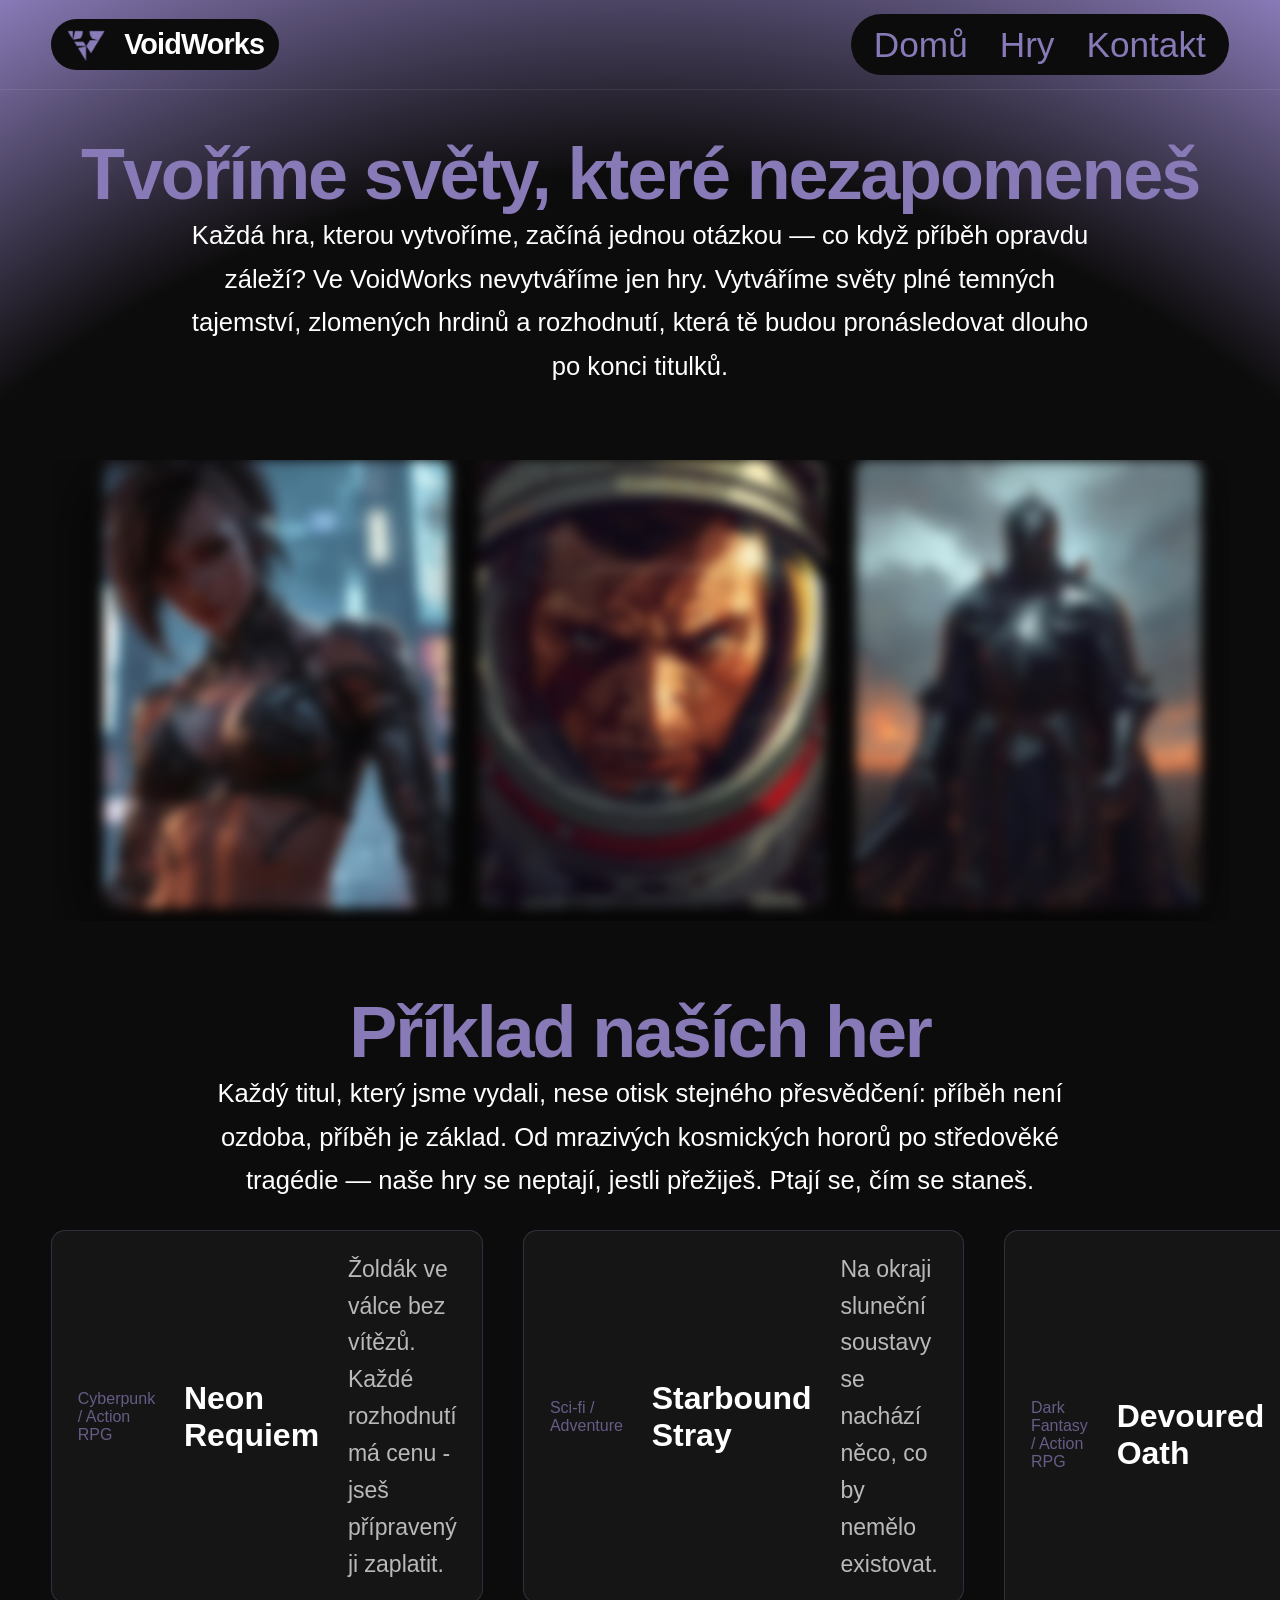
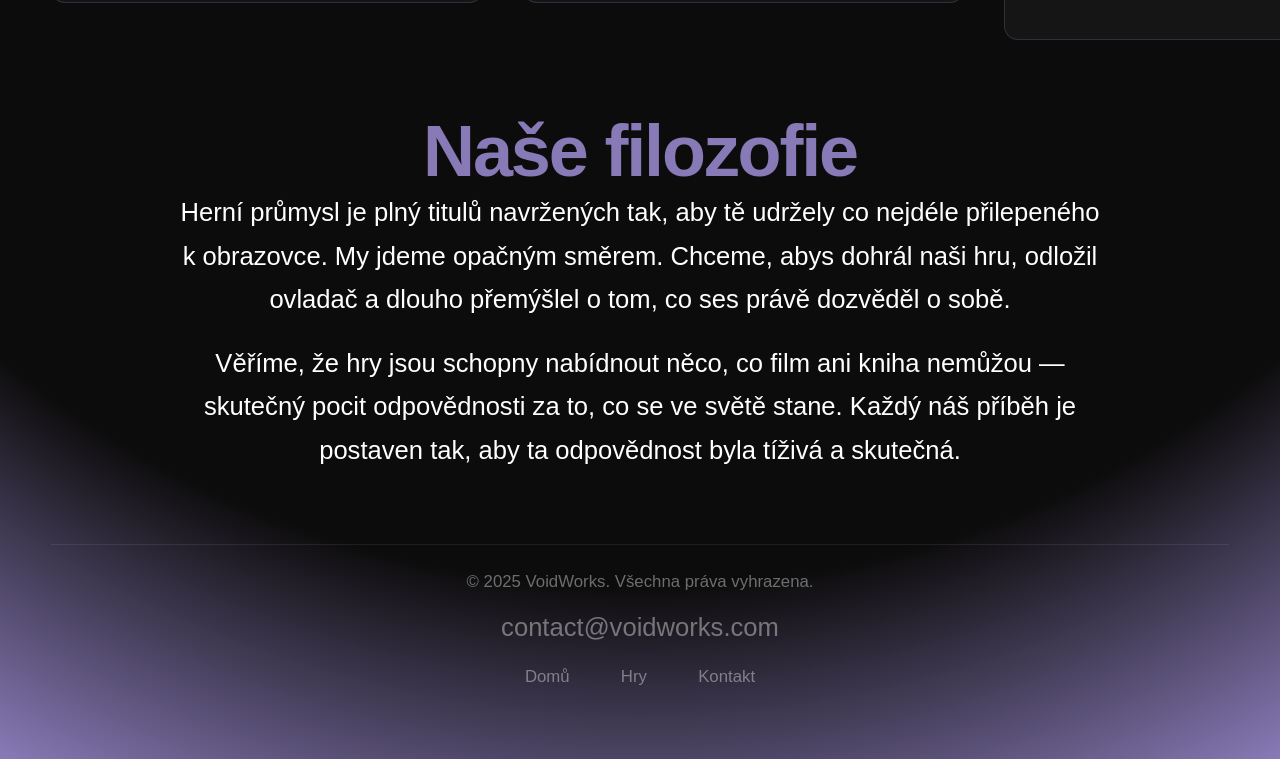
==== index.html @ 4256fddb "still wanna cry" ====
<!DOCTYPE html>
<html lang="cs">
<head>
    <meta charset="UTF-8">
    <meta name="viewport" content="width=device-width, initial-scale=1.0">
    <link rel="icon" type="image/svg+xml" href="src/assets/logo/VoidWorks logo.svg" />
    <link rel="stylesheet" href="src/style.css" />
    <script src="src/index.js" defer></script>
    <title>VoidWorks</title>
</head>

<body>
    <header class="navbar" aria-label="VoidWorks header">
        <div class="brand">
            <a href="index.html">
                <img src="src/assets/logo/VoidWorks logo.svg" alt="VoidWorks Logo" href="index.html">
                <p class="heading">VoidWorks</p>
            </a>
        </div>

        <a class="menu-button" href="#" aria-label="Otevřít menu" aria-expanded="false"
            aria-controls="site-menu">
            <span></span>
            <span></span>
            <span></span>
        </a>

        <nav class="menu-panel" id="site-menu" aria-label="Navigace">
            <a href="index.html">Domů</a>
            <a href="games.html">Hry</a>
            <a href="contact.html">Kontakt</a>
        </nav>
    </header>

    <main>
        <section id="homepage" aria-labelledby="hero-heading">
            <span class="smth">
                <h1 class="heading heading--purple" id="hero-heading">Tvoříme světy, které nezapomeneš</h1>
                <p class="text">
                    Každá hra, kterou vytvoříme, začíná jednou otázkou — co když příběh opravdu záleží?
                    Ve VoidWorks nevytváříme jen hry. Vytváříme světy plné temných tajemství, zlomených hrdinů
                    a rozhodnutí, která tě budou pronásledovat dlouho po konci titulků.
                </p>
            </span>
        </section>

        <section class="img-container" aria-label="Postavy z našich her">
            <picture class="img img-blur" aria-label="mercenary">
                <source type="image/avif" srcset="src/assets/char/avif/mercenary.avif">
                <source type="image/webp" srcset="src/assets/char/webp/mercenary.webp">
                <img src="src/assets/char/jpg/mercenary.jpg" alt="mercenary" class="img img-blur">
            </picture>

            <picture class="img img-blur" aria-label="astronaut">
                <source type="image/avif" srcset="src/assets/char/avif/astronaut.avif">
                <source type="image/webp" srcset="src/assets/char/webp/astronaut.webp">
                <img src="src/assets/char/jpg/astronaut.jpg" alt="astronaut" class="img img-blur">
            </picture>

            <picture class="img img-blur" aria-label="knight">
                <source type="image/avif" srcset="src/assets/char/avif/knight.avif">
                <source type="image/webp" srcset="src/assets/char/webp/knight.webp">
                <img src="src/assets/char/jpg/knight.jpg" alt="knight" class="img img-blur">
            </picture>
        </section>

        <section id="games" aria-labelledby="games-heading">
            <h2 class="heading heading--purple" id="games-heading">Příklad naších her</h2>
            <p class="text">
                Každý titul, který jsme vydali, nese otisk stejného přesvědčení: příběh není ozdoba,
                příběh je základ. Od mrazivých kosmických hororů po středověké tragédie — naše hry se neptají,
                jestli přežiješ. Ptají se, čím se staneš.
            </p>

            <div class="games-grid">
                <article class="game-card">
                    <div class="game-card__tag">Cyberpunk / Action RPG</div>
                    <h3 class="game-card__title">Neon Requiem</h3>
                    <p class="game-card__text">Žoldák ve válce bez vítězů. Každé rozhodnutí má cenu - jseš přípravený ji
                        zaplatit.</p>
                </article>

                <article class="game-card">
                    <div class="game-card__tag">Sci-fi / Adventure</div>
                    <h3 class="game-card__title">Starbound Stray</h3>
                    <p class="game-card__text">Na okraji sluneční soustavy se nachází něco, co by nemělo existovat.</p>
                </article>

                <article class="game-card">
                    <div class="game-card__tag">Dark Fantasy / Action RPG</div>
                    <h3 class="game-card__title">Devoured Oath</h3>
                    <p class="game-card__text">Rytíř, který přežil příliš mnoho. Království, které stojí za to chránit —
                        nebo ne?</p>
                </article>
            </div>
        </section>

        <section id="philosophy" aria-labelledby="philosophy-heading">
            <h2 class="heading heading--purple" id="philosophy-heading">Naše filozofie</h2>
            <p class="text">
                Herní průmysl je plný titulů navržených tak, aby tě udržely co nejdéle přilepeného k obrazovce.
                My jdeme opačným směrem. Chceme, abys dohrál naši hru, odložil ovladač a dlouho přemýšlel o tom,
                co ses právě dozvěděl o sobě.
            </p>
            <p class="text" style="margin-top: 1.25rem;">
                Věříme, že hry jsou schopny nabídnout něco, co film ani kniha nemůžou — skutečný pocit odpovědnosti
                za to, co se ve světě stane. Každý náš příběh je postaven tak, aby ta odpovědnost byla tíživá a
                skutečná.
            </p>
        </section>

        <footer class="footer">
            <div>© 2025 VoidWorks. Všechna práva vyhrazena.</div>
            <div class="text">
                <a href="mailto:jakub.tuma@gambaaa.fun" class="text--email">contact@voidworks.com</a>
            </div>
            <nav class="nav-footer" aria-label="Patička navigace">
                <a href="index.html">Domů</a>
                <a href="games.html">Hry</a>
                <a href="contact.html">Kontakt</a>
            </nav>
        </footer>
</body>
</html>
---- src/style.css ----
:root {
    --black: #0D0C0C;
    --bg: radial-gradient(circle, #0D0C0C 75%, hsla(254, 30%, 60%, 1) 100%);
    --purple: #887AB7;
    --text-color: #FFFFFF;
    --footer: rgba(255, 255, 255, 0.4);
    --input: rgba(255, 255, 255, 0.6);
    --hover: #A496D5;
    --card-bg: rgba(255, 255, 255, 0.04);
    --card-border: rgba(136, 122, 183, 0.25);
    --border-hd-ft: rgba(255, 255, 255, 0.08);
    --click: #4B4465;
}

* {
    box-sizing: border-box;
    margin: 0;
    padding: 0;
}

.sr-only {
    position: absolute !important;
    width: 1px;
    height: 1px;
    padding: 0;
    margin: -1px;
    overflow: hidden;
    clip: rect(0, 0, 0, 0);
    white-space: nowrap;
    border: 0;
}

html {
    scroll-behavior: smooth;
}

body {
    display: flex;
    flex-direction: column;
    min-height: 100vh;
    background: var(--bg);
    color: var(--text-color);
    font-family: Arial, Helvetica, sans-serif;
    text-align: center;
    min-width: 320px;
    overflow-x: hidden;
}

.navbar {
    width: 100%;
    min-height: 10svh;
    padding: 0 4vw;
    display: flex;
    align-items: center;
    justify-content: space-between;
    z-index: 100;
    border-bottom: 1px solid var(--border-hd-ft);
}

.brand a {
    text-decoration: none;
    display: flex;
    align-items: center;
    gap: 1.5vw;
    background-color: var(--black);
    padding: 0.7vh 1.2vw;
    border-radius: 10vw;
}

.brand img {
    height: clamp(1.8rem, 5vw, 2.4rem);
    width: auto;
    object-fit: contain;
}

.brand .heading {
    font-size: clamp(1.3rem, 3vw, 1.8rem);
}

.menu-button {
    background-color: var(--black);
    padding: 0.7vh 1.2vw;
    border-radius: 10vw;
    width: clamp(48px, 6vw, 64px);
    height: clamp(48px, 6vw, 64px);
    position: relative;
    display: flex;
    align-items: center;
    justify-content: center;
    cursor: pointer;
    flex-shrink: 0;
    z-index: 3;
}

.menu-button span {
    position: absolute;
    display: block;
    top: 50%;
    left: 50%;
    width: clamp(32px, 5vw, 44px);
    height: clamp(5px, 0.5vw, 7px);
    border-radius: 999px;
    background: var(--purple);
    transition: transform 180ms ease-in-out, opacity 180ms ease-in-out, width 180ms ease-in-out;
}

.menu-button span:nth-child(1) {
    transform: translate(-50%, -50%) translateY(clamp(-0.8rem, -1.2vw, -0.5rem));
}

.menu-button span:nth-child(2) {
    transform: translate(-50%, -50%);
}

.menu-button span:nth-child(3) {
    transform: translate(-50%, -50%) translateY(clamp(0.5rem, 1.2vw, 0.8rem));
}

body.menu-open .menu-button span:nth-child(1) {
    transform: translate(-50%, -50%) rotate(45deg);
}

body.menu-open .menu-button span:nth-child(2) {
    opacity: 0;
    width: 0;
}

body.menu-open .menu-button span:nth-child(3) {
    transform: translate(-50%, -50%) rotate(-45deg);
}

body.menu-open .smth {
    opacity: 0;
}

.menu-panel {
    position: absolute;
    top: 10svh;
    left: 0;
    width: 100%;
    padding: 2vh 0 3vh 6vw;
    display: none;
    flex-direction: column;
    gap: 1vh;
    z-index: 2;
    background-color: #0d0c0c42 ;
}

.menu-panel a {
    color: var(--purple);
    text-decoration: none;
    font-size: clamp(1.6rem, 3.5vw, 2.2rem);
    padding: 1.5vh 0;
    transition: color 180ms ease;
}

.menu-panel a:hover,
.menu-panel a:focus-visible {
    color: var(--hover);
    outline: none;
}

body.menu-open .menu-panel {
    display: flex;
}

main {
    flex: 1;
    padding: 5vh 4vw;
    display: flex;
    flex-direction: column;
    gap: 8vh;
}

.heading {
    font-size: clamp(2.8rem, 6vw, 4.5rem);
    line-height: 1.1;
    font-weight: 700;
    letter-spacing: -0.03em;
    color: var(--text-color);
}

.heading--purple {
    color: var(--purple);
}

.text {
    max-width: 65ch;
    width: 90%;
    margin-inline: auto;
    color: var(--text-color);
    font-size: clamp(1.4rem, 2vw, 1.8rem);
    line-height: 1.7;
}

.img-container {
    text-align: center;
    overflow: hidden;
}

.img {
    display: inline-block;
    min-width: 100px;
    min-height: auto;
    width: max(27vw);
    height: max(35vw);
    margin: 0 1vw 1vh;
    object-fit: cover;
    border-radius: clamp(8px, 1vw, 16px);
    box-shadow: 0 2vh 5vw rgba(0, 0, 0, 0.48);
}

.img-blur {
    filter: blur(clamp(1.2px, 0.33vw, 4px));
}

.game-container {
    display: flex;
    justify-items: center;
    gap: 8vh;
}

.games-grid {
    display: flex;
    flex-direction: column;
    gap: 2vh;
    width: min(94vw, 1500px);
    height: auto;
    margin: 3vh auto 0;
    text-align: left;
}

.games-column {
    display: flex;
    flex-direction: column;
    gap: 2vh;
    min-width: 0;
    flex: 1 1 0;
}

.games-column--left {
    order: 1;
}

.games-column--right {
    order: 2;
}

.game-card {
    background: var(--card-bg);
    border: 1px solid var(--card-border);
    border-radius: clamp(8px, 1.2vw, 14px);
    padding: 2.2vh 2.2vw;
    transition: border-color 200ms ease, background 200ms ease;
    display: flex;
    flex-direction: column;
    align-items: center;
    text-align: center;
    gap: 1.2rem;
}

.game-card:hover {
    background: rgba(255, 255, 255, 0.06);
    border-color: rgba(136, 122, 183, 0.5);
}

.game-card__img {
    width: clamp(180px, 28vw, 360px);
    aspect-ratio: 3 / 4;
    object-fit: contain;
    background: rgba(0, 0, 0, 0.12);
    border-radius: 10px;
    display: block;
    box-shadow: 0 1.2vh 3vw rgba(0, 0, 0, 0.45);
}

.game-card__tag {
    color: var(--purple);
    opacity: 0.7;
}

.game-card__title {
    font-size: clamp(1.8rem, 2.5vw, 2.4rem);
    font-weight: 700;
    color: var(--text-color);
    margin-bottom: 0.6vh;
}

.game-card__text {
    font-size: clamp(1.3rem, 1.8vw, 1.6rem);
    line-height: 1.6;
    color: rgba(255, 255, 255, 0.7);
}

.game-card__content {
    display: flex;
    flex-direction: column;
    gap: 0.65rem;
    min-width: 0;
}

.game-card__media {
    display: flex;
    flex-direction: column;
    gap: 0.6vh;
    align-items: center;
    margin-bottom: 1vh;
}

.swiper {
    width: 100%;
    padding: 2vh 0;
}

.swiper-slide {
    display: flex;
    justify-content: center;
    align-items: flex-start;
}

.swiper-button-prev,
.swiper-button-next {
    color: var(--purple);
    width: 44px;
    height: 44px;
    border-radius: 50%;
    background: rgba(0, 0, 0, 0.35);
    display: flex;
    align-items: center;
    justify-content: center;
    box-shadow: 0 4px 12px rgba(0, 0, 0, 0.4);
}

.swiper-pagination-bullet {
    background: var(--purple);
    opacity: 0.9;
}

.card-swiper {
    width: 100%;
    max-width: 320px;
    overflow: hidden;
    flex: 0 0 auto;
}

.card-swiper picture,
.card-swiper img {
    display: block;
    width: 100%;
}

.card-swiper .swiper-wrapper {
    display: flex;
    align-items: center;
    justify-content: flex-start;
}

.card-pagination {
    margin-top: 0.6vh;
}

.card-nav {
    position: absolute;
    top: 50%;
    transform: translateY(-50%);
    width: 36px;
    height: 36px;
    border-radius: 50%;
    background: rgba(0, 0, 0, 0.45);
    color: var(--purple);
    border: none;
    display: flex;
    align-items: center;
    justify-content: center;
    cursor: pointer;
}

.card-nav:hover {
    background: rgba(0, 0, 0, 0.62);
}

.card-nav::before {
    font-size: 1.5rem;
    line-height: 1;
    transform: translateY(-1px);
}

.card-prev::before {
    content: '‹';
}

.card-next::before {
    content: '›';
}

.card-prev {
    left: 8px;
}

.card-next {
    right: 8px;
}

.card-swiper {
    position: relative;
}

.game-card__img {
    width: 100%;
    aspect-ratio: 2 / 3;
    object-fit: cover;
    border-radius: 10px;
    display: block;
    box-shadow: 0 1.2vh 3vw rgba(0, 0, 0, 0.45);
}

.column {
    display: flex;
    flex-direction: column;
    gap: 1.2vh;
    align-items: center;
}

.footer {
    border-top: 1px solid var(--border-hd-ft);
    padding: 3vh 4vw;
    display: flex;
    flex-direction: column;
    align-items: center;
    gap: 1.5vh;
    color: var(--footer);
    font-size: clamp(1.05rem, 1.3vw, 1.2rem);
    text-align: center;
}

.text--email {
    text-decoration: none;
    color: var(--footer);
    transition: color 180ms ease;
}

.text--email:hover {
    color: var(--hover);
}

.nav-footer {
    display: flex;
    gap: 4vw;
    flex-wrap: wrap;
    justify-content: center;
    margin-top: 0.5vh;
}

.nav-footer a {
    color: var(--footer);
    text-decoration: none;
    transition: color 180ms ease;
}

.nav-footer a:hover {
    color: var(--input);
}

.opacity-40 {
    font-size: clamp(2rem, 3vw, 2.2rem);
    color: rgba(255, 255, 255, 0.4);
}

.message {
    display: flex;
    flex-direction: column;
    align-items: flex-start;
    gap: 0.8vh;
    max-width: none;
    margin: 0;
}

.message--fields {
    display: flex;
    flex-direction: column;
    gap: 1rem;
    align-items: stretch;
}

.text--field {
    background: #000000;
    padding: 0.8vh 1.2vw;
    border-radius: 12px;
    border: none;
    color: var(--text-color);
    font-size: clamp(1.3rem, 1.8vw, 1.6rem);
}

.text--field:focus {
    outline: 2px solid rgba(136, 122, 183, 0.25);
}

.text--field--big {
    min-height: 120px;
    border-radius: 14px;
}

.btn {
    background: var(--purple);
    color: var(--text-color);
    border: none;
    padding: 0.8vh 1.2vw;
    border-radius: 12px;
    font-size: 1.3em;
    cursor: pointer;
    transition: background 180ms ease;
    align-self: flex-end;
    margin-top: 0.6rem;
}

.btn:hover {
    background: var(--hover);
}

.btn:active {
    background: var(--click);
}

.contact-row {
    display: flex;
    gap: 2.5rem;
    align-items: flex-start;
    justify-content: center;
    max-width: 1000px;
    margin: 0 auto;
    padding: 1rem 0;
}

.contact-left {
    flex: 2 1 0;
}

.contact-right {
    flex: 1 1 0;
}

.contact-middle {
    display: flex;
    align-items: center;
    justify-content: center;
    flex: 0 0 140px;
    align-self: center;
}

@media (min-width: 1024px) {
    .menu-button {
        display: none;
    }

    .menu-panel {
        position: static;
        display: flex;
        flex-direction: row;
        width: auto;
        padding: 0;
        gap: 2.5vw;
        background: transparent;
        border: none;
        background-color: var(--black);
        border-radius: 10vw;
        padding: 1.2vh 1.8vw;
    }

    .menu-panel a {
        padding: 0;
    }

    .games-grid {
        flex-direction: row;
        gap: 2.5rem;
        align-items: flex-start;
    }

    .games-column--left {
        order: 1;
    }

    .games-column--right {
        order: 2;
    }

    .game-card {
        flex-direction: row;
        align-items: center;
        text-align: left;
        gap: 1.8rem;
        padding: 2.2vh 2vw;
    }

    .card-swiper {
        flex: 0 0 clamp(190px, 18vw, 290px);
        width: clamp(190px, 18vw, 290px);
        max-width: none;
    }

    .game-card__content {
        flex: 1 1 0;
        align-items: flex-start;
    }

    .game-card__title {
        margin-bottom: 0;
    }

    .message--fields {
        align-items: flex-start;
        gap: 1rem;
        width: 100%;
    }

    .message--fields .text--field--big {
        flex: 3 1 0;
    }

    .message .btn {
        order: 1;
        align-self: flex-end;
        margin-top: 0.8rem;
        padding: 0.2rem 0.6rem;
    }

    .contact-right .message {
        max-width: 900px;
        margin: 0;
    }
}

@media (max-width: 720px) {
    .games-grid {
        width: min(94vw, 1500px);
    }

    .game-card {
        padding: 1.8vh 1.2rem;
    }

    .card-nav {
        width: 32px;
        height: 32px;
    }

    .card-nav::before {
        font-size: 1.35rem;
    }

    .contact-row {
        flex-direction: column;
        gap: 1.2rem;
        padding: 0;
    }

    .message {
        align-items: center !important;
    }

    .message--fields {
        flex-direction: column;
        order: 0;
    }

    .message--fields .text--field,
    .message--fields .text--field--big {
        display: block;
        width: 100% !important;
        max-width: none !important;
        box-sizing: border-box;
    }

    .message .btn {
        order: 1;
        display: block;
        width: auto;
        margin-top: 0.8rem;
        margin-left: 0;
        margin-right: 0;
        align-self: flex-end;
    }

    .contact-middle {
        flex: none;
        width: auto;
        order: 2;
        margin: 0 auto;
    }

    .contact-left {
        order: 1;
    }

    .contact-right {
        align-items: center;
        align-self: center;
        width: 100%;
        order: 3;
    }

    .contact-left .smth {
        text-align: center;
    }

    .contact-right .message {
        margin: 0 auto;
        width: min(95%, 28em);
    }
}

.team-section {
    display: flex;
    flex-direction: column;
    align-items: center;
    gap: 4vh;
}

.team-grid {
    display: flex;
    flex-wrap: wrap;
    gap: 3rem;
    justify-content: center;
    align-items: flex-start;
}

.team-card {
    display: flex;
    flex-direction: column;
    align-items: center;
    gap: 0.8rem;
}

.team-avatar {
    width: clamp(90px, 14vw, 130px);
    height: clamp(90px, 14vw, 130px);
    border-radius: 50%;
    overflow: hidden;
    border: 2px solid var(--card-border);
    background: var(--card-bg);
    flex-shrink: 0;
}

.team-avatar img {
    width: 100%;
    height: 100%;
    object-fit: cover;
    display: block;
}

.team-avatar__fallback {
    width: 100%;
    height: 100%;
    display: flex;
    align-items: center;
    justify-content: center;
    font-size: clamp(1.4rem, 3vw, 2rem);
    font-weight: 700;
    color: var(--purple);
    background: var(--card-bg);
}

.team-name {
    font-size: clamp(1.4rem, 2vw, 1.8rem);
    font-weight: 700;
    color: var(--text-color);
}

.team-role {
    font-size: clamp(1.1rem, 1.5vw, 1.3rem);
    color: var(--purple);
    opacity: 0.85;
    font-weight: 600;
}

.socials-section {
    padding-bottom: 2vh;
}

.socials-row {
    display: flex;
    gap: 2.5rem;
    justify-content: center;
    align-items: center;
}

.social-link {
    color: var(--purple);
    width: clamp(50px, 4vw, 60px);
    height: clamp(50px, 4vw, 60px);
    display: flex;
    align-items: center;
    justify-content: center;
    transition: color 180ms ease, transform 180ms ease;
}

.social-link svg {
    width: 100%;
    height: 100%;
}
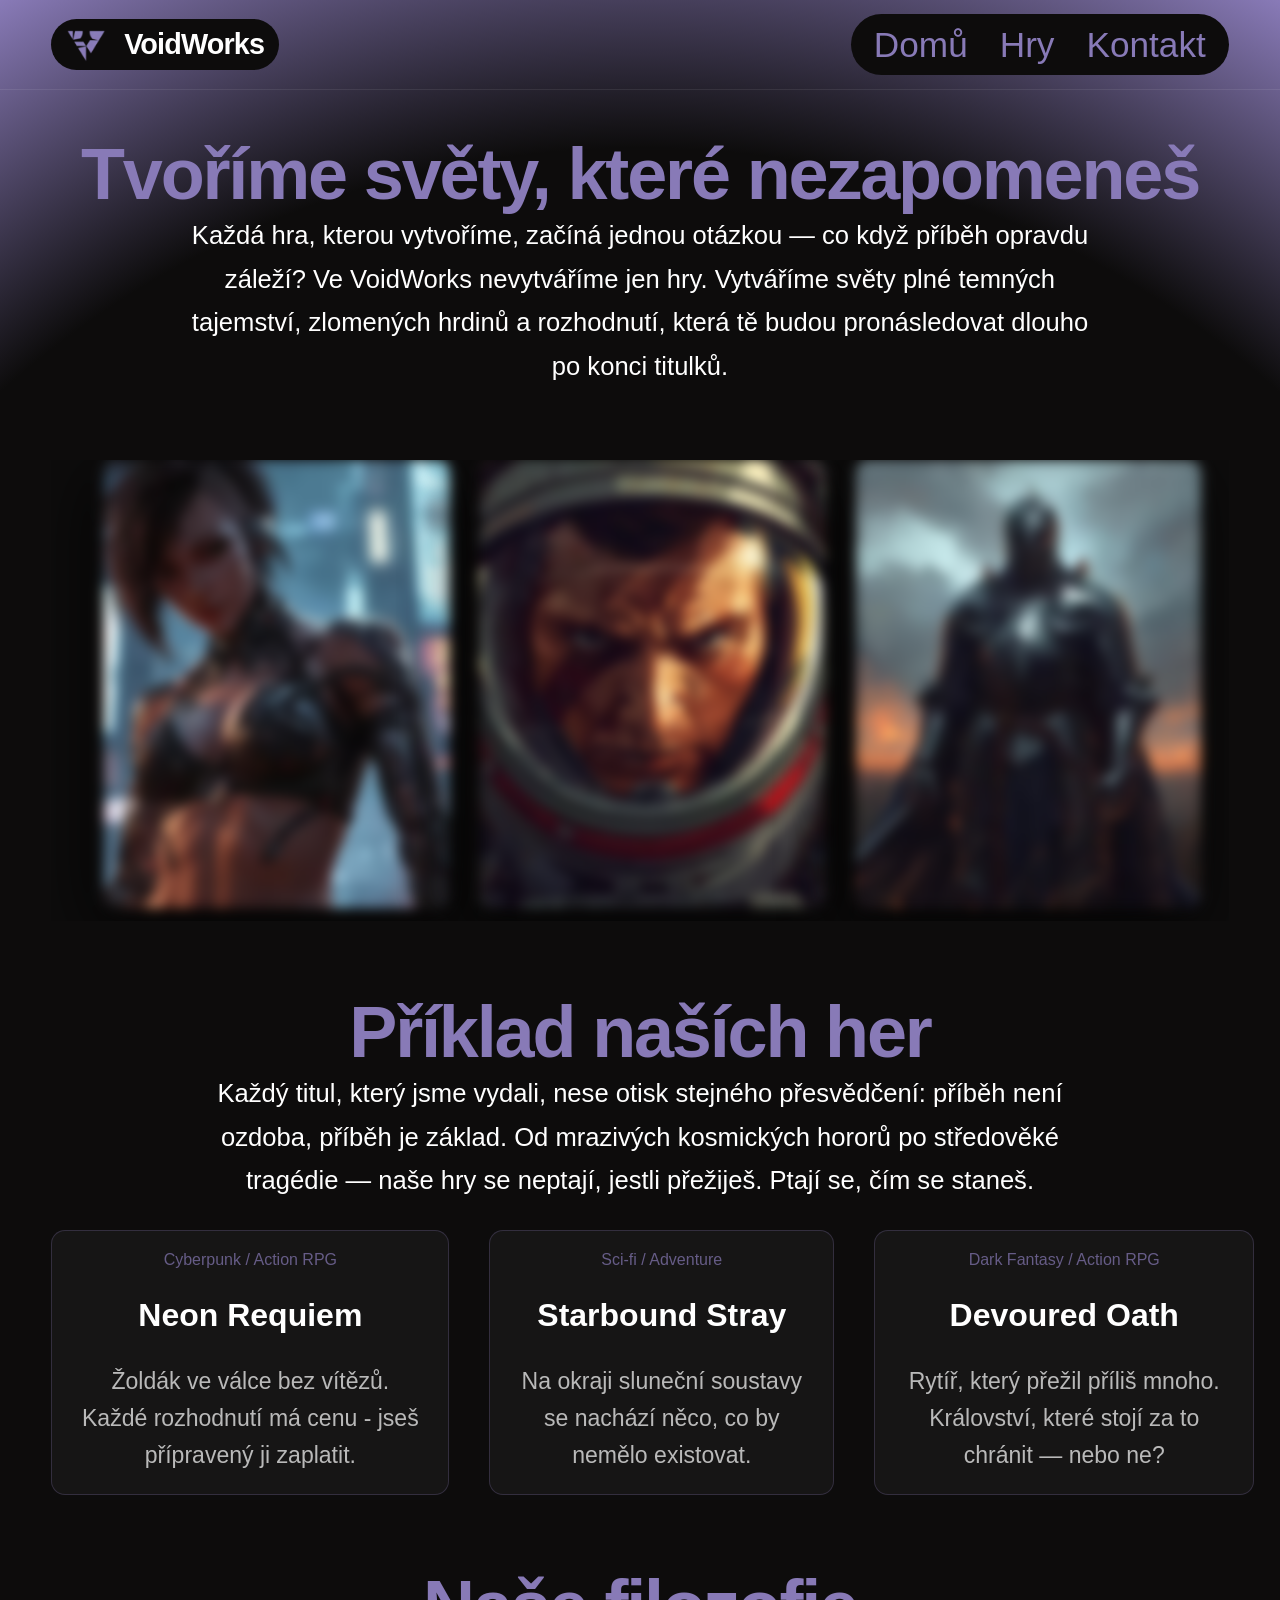
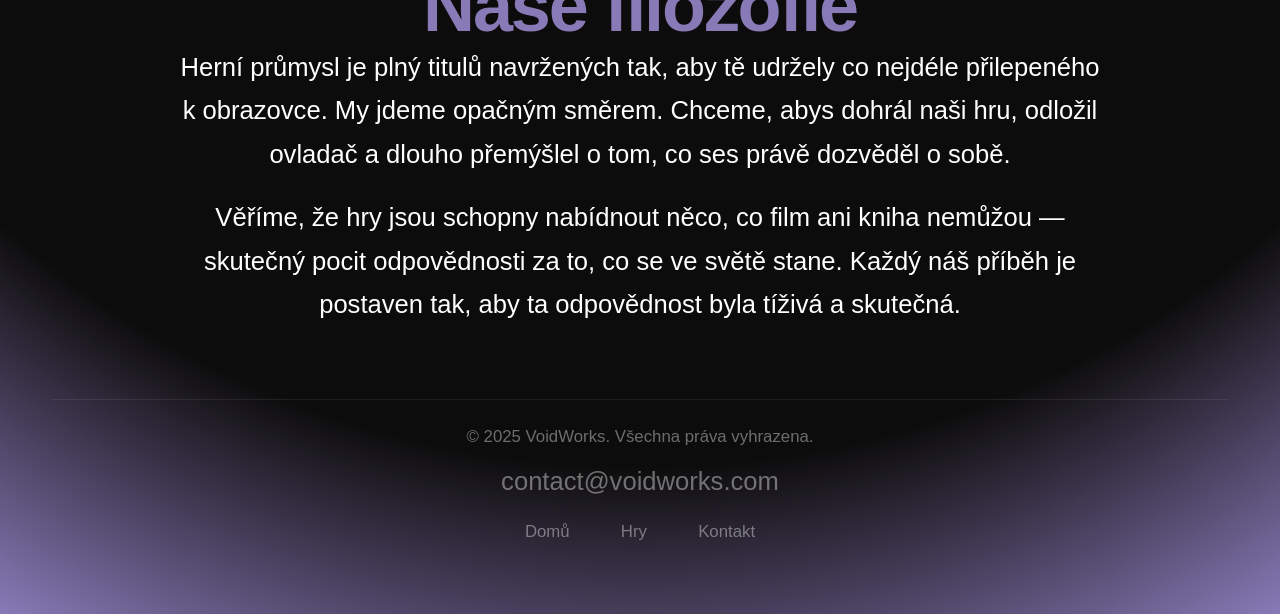
==== commit b6f76ae0: "feat(a11y): add skip-link and styles; ensure main targets" ====
--- a/index.html
+++ b/index.html
@@ -10,6 +10,7 @@
 </head>
 
 <body>
+    <a class="skip-link" href="#main-content">Přeskočit na obsah</a>
     <header class="navbar" aria-label="VoidWorks header">
         <div class="brand">
             <a href="index.html">
@@ -32,7 +33,7 @@
         </nav>
     </header>
 
-    <main>
+    <main id="main-content">
         <section id="homepage" aria-labelledby="hero-heading">
             <span class="smth">
                 <h1 class="heading heading--purple" id="hero-heading">Tvoříme světy, které nezapomeneš</h1>
--- a/src/style.css
+++ b/src/style.css
@@ -143,7 +143,7 @@
     flex-direction: column;
     gap: 1vh;
     z-index: 2;
-    background-color: #0d0c0c42 ;
+    background-color: #0d0c0c42;
 }
 
 .menu-panel a {
@@ -585,11 +585,17 @@
     }
 
     .game-card {
-        flex-direction: row;
+        flex-direction: column;
         align-items: center;
-        text-align: left;
+        text-align: center;
         gap: 1.8rem;
         padding: 2.2vh 2vw;
+    }
+
+    .game-card--row {
+        flex-direction: row;
+        align-items: flex-start;
+        text-align: left;
     }
 
     .card-swiper {
@@ -797,4 +803,22 @@
 .social-link svg {
     width: 100%;
     height: 100%;
+}
+
+.skip-link {
+    position: absolute;
+    left: 1rem;
+    top: -3rem;
+    background: var(--purple);
+    color: var(--text-color);
+    padding: 0.45rem 0.75rem;
+    border-radius: 6px;
+    z-index: 120;
+    transition: top 160ms ease, transform 160ms ease;
+}
+
+.skip-link:focus {
+    top: 1rem;
+    transform: translateY(0);
+    outline: 3px solid rgba(136, 122, 183, 0.2);
 }
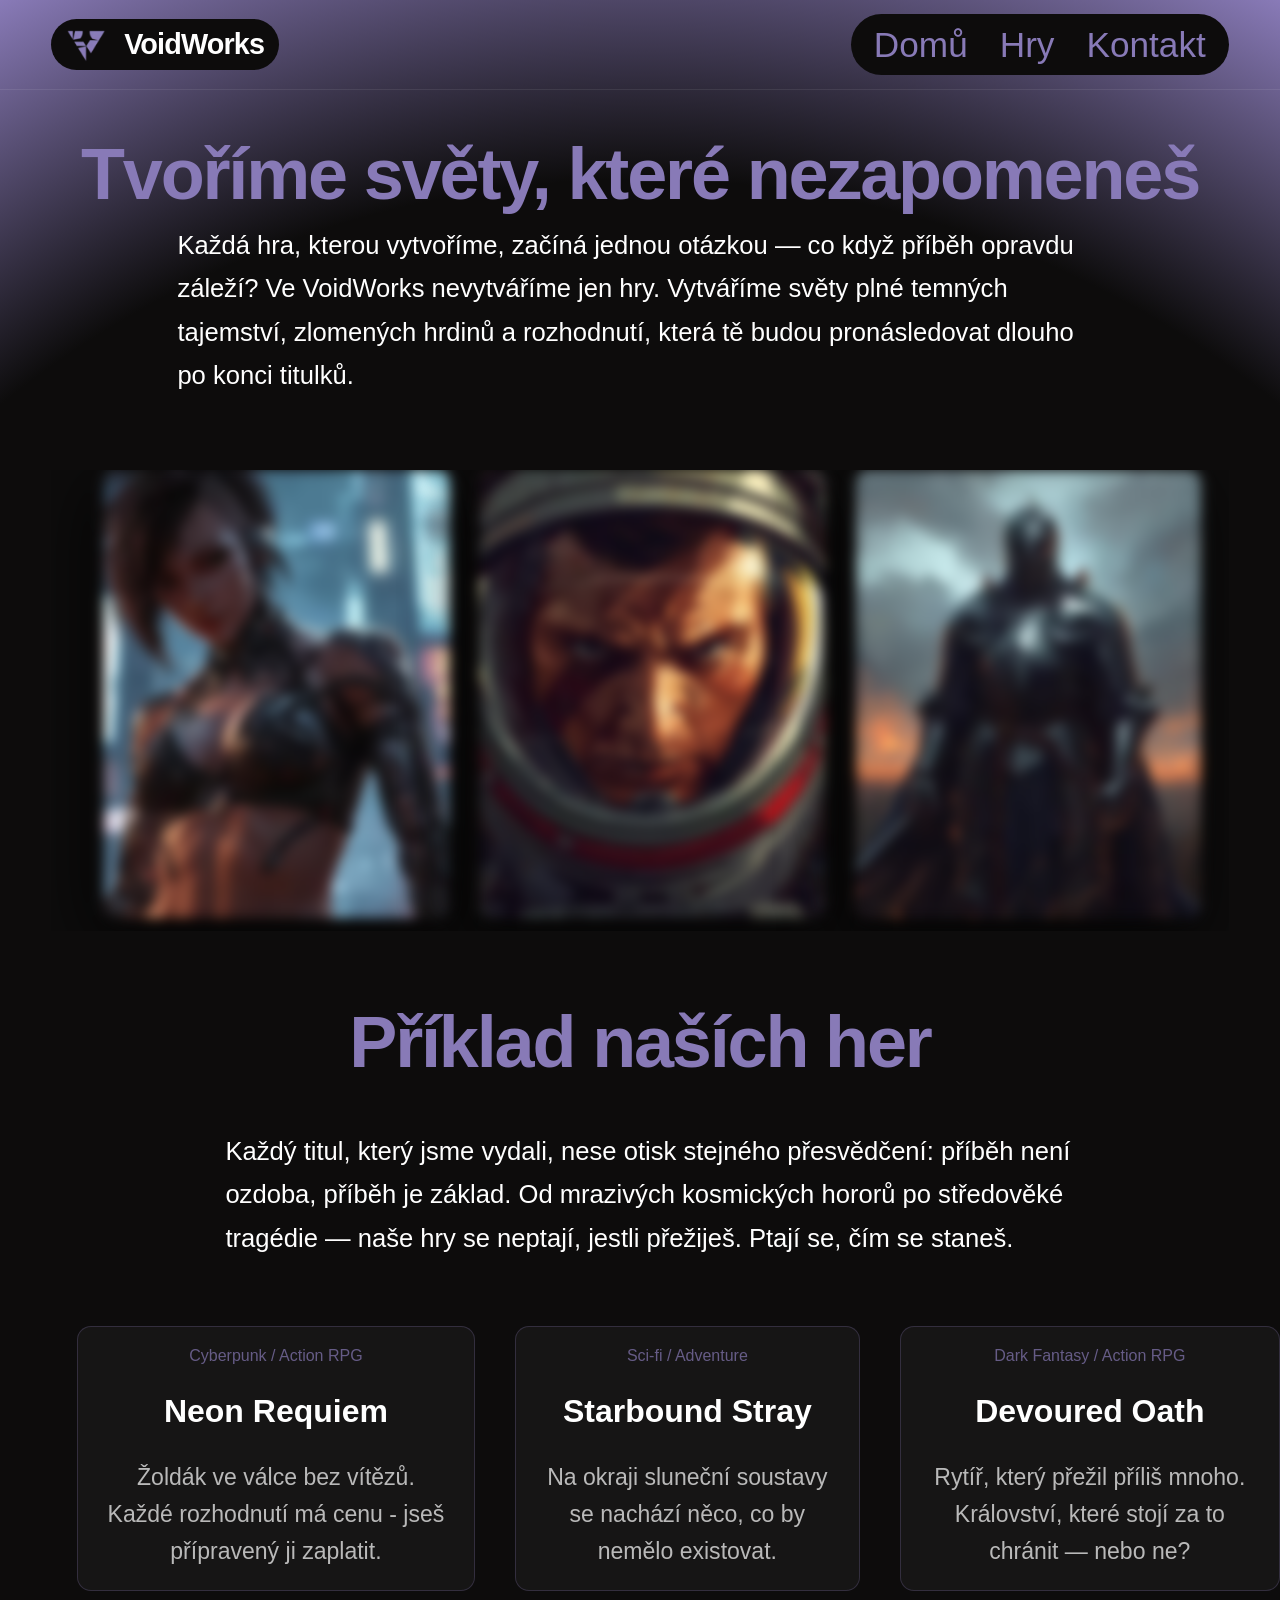
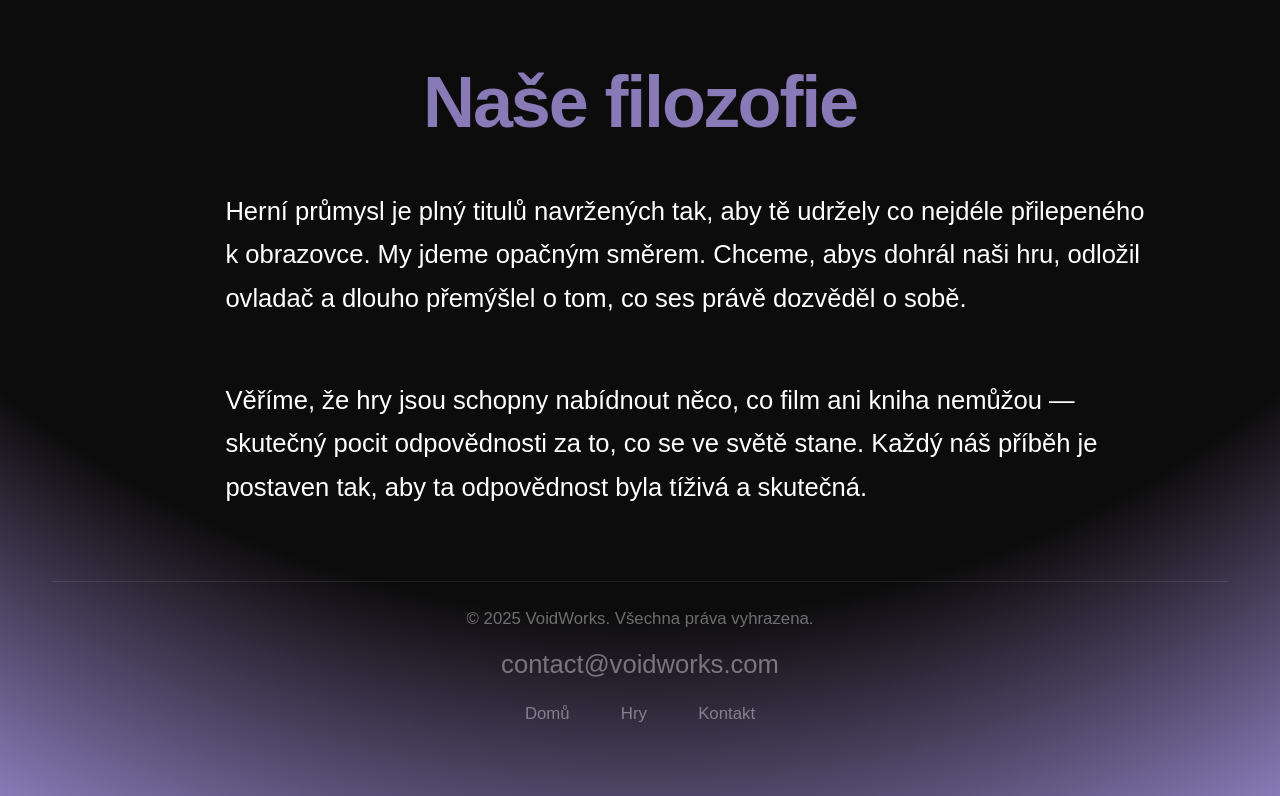
==== commit cc7f58e9: "Status: I'm gonna kys" ====
--- a/index.html
+++ b/index.html
@@ -34,7 +34,7 @@
     </header>
 
     <main id="main-content">
-        <section id="homepage" aria-labelledby="hero-heading">
+        <section id="homepage" class="centered" aria-labelledby="hero-heading">
             <span class="smth">
                 <h1 class="heading heading--purple" id="hero-heading">Tvoříme světy, které nezapomeneš</h1>
                 <p class="text">
@@ -65,7 +65,7 @@
             </picture>
         </section>
 
-        <section id="games" aria-labelledby="games-heading">
+        <section id="games" class="centered" aria-labelledby="games-heading">
             <h2 class="heading heading--purple" id="games-heading">Příklad naších her</h2>
             <p class="text">
                 Každý titul, který jsme vydali, nese otisk stejného přesvědčení: příběh není ozdoba,
@@ -96,7 +96,7 @@
             </div>
         </section>
 
-        <section id="philosophy" aria-labelledby="philosophy-heading">
+        <section id="philosophy" class="centered" aria-labelledby="philosophy-heading">
             <h2 class="heading heading--purple" id="philosophy-heading">Naše filozofie</h2>
             <p class="text">
                 Herní průmysl je plný titulů navržených tak, aby tě udržely co nejdéle přilepeného k obrazovce.
@@ -112,7 +112,7 @@
 
         <footer class="footer">
             <div>© 2025 VoidWorks. Všechna práva vyhrazena.</div>
-            <div class="text">
+            <div class="text centered">
                 <a href="mailto:jakub.tuma@gambaaa.fun" class="text--email">contact@voidworks.com</a>
             </div>
             <nav class="nav-footer" aria-label="Patička navigace">
--- a/src/style.css
+++ b/src/style.css
@@ -23,7 +23,6 @@
     width: 1px;
     height: 1px;
     padding: 0;
-    margin: -1px;
     overflow: hidden;
     clip: rect(0, 0, 0, 0);
     white-space: nowrap;
@@ -41,7 +40,7 @@
     background: var(--bg);
     color: var(--text-color);
     font-family: Arial, Helvetica, sans-serif;
-    text-align: center;
+    text-align: left;
     min-width: 320px;
     overflow-x: hidden;
 }
@@ -53,6 +52,7 @@
     display: flex;
     align-items: center;
     justify-content: space-between;
+    text-align: center;
     z-index: 100;
     border-bottom: 1px solid var(--border-hd-ft);
 }
@@ -172,6 +172,11 @@
     gap: 8vh;
 }
 
+section .heading {
+    text-align: center;
+    margin: 0 auto 0.6rem;
+}
+
 .heading {
     font-size: clamp(2.8rem, 6vw, 4.5rem);
     line-height: 1.1;
@@ -187,10 +192,18 @@
 .text {
     max-width: 65ch;
     width: 90%;
-    margin-inline: auto;
+    margin: 0;
     color: var(--text-color);
+    text-align: left;
     font-size: clamp(1.4rem, 2vw, 1.8rem);
     line-height: 1.7;
+    text-decoration: none;
+}
+
+.text--email-white:hover {
+    transition: color 180ms ease-in-out;
+    color: var(--hover);
+    text-decoration: underline;
 }
 
 .img-container {
@@ -433,14 +446,19 @@
     text-align: center;
 }
 
+.footer .text {
+    text-align: center;
+}
+
 .text--email {
     text-decoration: none;
     color: var(--footer);
-    transition: color 180ms ease;
 }
 
 .text--email:hover {
+    transition: color 180ms ease-in-out;
     color: var(--hover);
+    text-decoration: underline;
 }
 
 .nav-footer {
@@ -497,7 +515,10 @@
 
 .text--field--big {
     min-height: 120px;
+    width: 100%;
+    box-sizing: border-box;
     border-radius: 14px;
+    resize: none;
 }
 
 .btn {
@@ -547,7 +568,156 @@
     align-self: center;
 }
 
+.team-section {
+    display: flex;
+    flex-direction: column;
+    align-items: center;
+    gap: 4vh;
+}
+
+.team-grid {
+    display: flex;
+    flex-wrap: wrap;
+    gap: 3rem;
+    justify-content: center;
+    align-items: flex-start;
+}
+
+.team-card {
+    display: flex;
+    flex-direction: column;
+    align-items: center;
+    gap: 0.8rem;
+}
+
+.team-avatar {
+    width: clamp(90px, 14vw, 130px);
+    height: clamp(90px, 14vw, 130px);
+    border-radius: 50%;
+    overflow: hidden;
+    border: 2px solid var(--card-border);
+    background: var(--card-bg);
+    flex-shrink: 0;
+}
+
+.team-avatar img {
+    width: 100%;
+    height: 100%;
+    object-fit: cover;
+    display: block;
+}
+
+.team-avatar__fallback {
+    width: 100%;
+    height: 100%;
+    display: flex;
+    align-items: center;
+    justify-content: center;
+    font-size: clamp(1.4rem, 3vw, 2rem);
+    font-weight: 700;
+    color: var(--purple);
+    background: var(--card-bg);
+}
+
+.team-name {
+    font-size: clamp(1.4rem, 2vw, 1.8rem);
+    font-weight: 700;
+    color: var(--text-color);
+}
+
+.team-role {
+    font-size: clamp(1.1rem, 1.5vw, 1.3rem);
+    color: var(--purple);
+    opacity: 0.85;
+    font-weight: 600;
+}
+
+.socials-section {
+    padding-bottom: 2vh;
+}
+
+.socials-row {
+    display: flex;
+    gap: 2.5rem;
+    justify-content: center;
+    align-items: center;
+}
+
+.social-link {
+    color: var(--purple);
+    width: clamp(50px, 4vw, 60px);
+    height: clamp(50px, 4vw, 60px);
+    display: flex;
+    align-items: center;
+    justify-content: center;
+    transition: color 180ms ease, transform 180ms ease;
+}
+
+.social-link svg {
+    width: 100%;
+    height: 100%;
+}
+
+.skip-link {
+    position: absolute;
+    left: 1rem;
+    top: -3rem;
+    background: var(--purple);
+    color: var(--text-color);
+    padding: 0.45rem 0.75rem;
+    border-radius: 6px;
+    z-index: 120;
+    transition: top 160ms ease, transform 160ms ease;
+}
+
+.skip-link:focus {
+    top: 1rem;
+    transform: translateY(0);
+    outline: 3px solid rgba(136, 122, 183, 0.2);
+}
+
 @media (min-width: 1024px) {
+    .centered {
+        display: flex;
+        flex-direction: column;
+        align-items: center;
+        gap: clamp(1rem, 3vw, 2.5rem);
+        justify-content: center;
+        width: 100%;
+        padding: 0 2vw;
+        margin-left: 0;
+    }
+
+    .centered .heading {
+        width: min(100%, 140ch);
+        max-width: 140ch;
+        text-align: center;
+        white-space: normal;
+        overflow-wrap: normal;
+        word-break: keep-all;
+    }
+
+    .centered .text {
+        width: min(95%, 80ch);
+        text-align: left;
+        margin-left: 6rem;
+    }
+
+    #homepage .smth .heading {
+        width: min(100%, 140ch);
+        max-width: 140ch;
+        text-align: center;
+        white-space: normal;
+        overflow-wrap: normal;
+        word-break: keep-all;
+    }
+
+    #homepage .smth .text {
+        width: min(95%, 80ch);
+        margin: 0 auto;
+        text-align: left;
+    }
+
     .menu-button {
         display: none;
     }
@@ -713,112 +883,4 @@
         margin: 0 auto;
         width: min(95%, 28em);
     }
-}
-
-.team-section {
-    display: flex;
-    flex-direction: column;
-    align-items: center;
-    gap: 4vh;
-}
-
-.team-grid {
-    display: flex;
-    flex-wrap: wrap;
-    gap: 3rem;
-    justify-content: center;
-    align-items: flex-start;
-}
-
-.team-card {
-    display: flex;
-    flex-direction: column;
-    align-items: center;
-    gap: 0.8rem;
-}
-
-.team-avatar {
-    width: clamp(90px, 14vw, 130px);
-    height: clamp(90px, 14vw, 130px);
-    border-radius: 50%;
-    overflow: hidden;
-    border: 2px solid var(--card-border);
-    background: var(--card-bg);
-    flex-shrink: 0;
-}
-
-.team-avatar img {
-    width: 100%;
-    height: 100%;
-    object-fit: cover;
-    display: block;
-}
-
-.team-avatar__fallback {
-    width: 100%;
-    height: 100%;
-    display: flex;
-    align-items: center;
-    justify-content: center;
-    font-size: clamp(1.4rem, 3vw, 2rem);
-    font-weight: 700;
-    color: var(--purple);
-    background: var(--card-bg);
-}
-
-.team-name {
-    font-size: clamp(1.4rem, 2vw, 1.8rem);
-    font-weight: 700;
-    color: var(--text-color);
-}
-
-.team-role {
-    font-size: clamp(1.1rem, 1.5vw, 1.3rem);
-    color: var(--purple);
-    opacity: 0.85;
-    font-weight: 600;
-}
-
-.socials-section {
-    padding-bottom: 2vh;
-}
-
-.socials-row {
-    display: flex;
-    gap: 2.5rem;
-    justify-content: center;
-    align-items: center;
-}
-
-.social-link {
-    color: var(--purple);
-    width: clamp(50px, 4vw, 60px);
-    height: clamp(50px, 4vw, 60px);
-    display: flex;
-    align-items: center;
-    justify-content: center;
-    transition: color 180ms ease, transform 180ms ease;
-}
-
-.social-link svg {
-    width: 100%;
-    height: 100%;
-}
-
-.skip-link {
-    position: absolute;
-    left: 1rem;
-    top: -3rem;
-    background: var(--purple);
-    color: var(--text-color);
-    padding: 0.45rem 0.75rem;
-    border-radius: 6px;
-    z-index: 120;
-    transition: top 160ms ease, transform 160ms ease;
-}
-
-.skip-link:focus {
-    top: 1rem;
-    transform: translateY(0);
-    outline: 3px solid rgba(136, 122, 183, 0.2);
 }
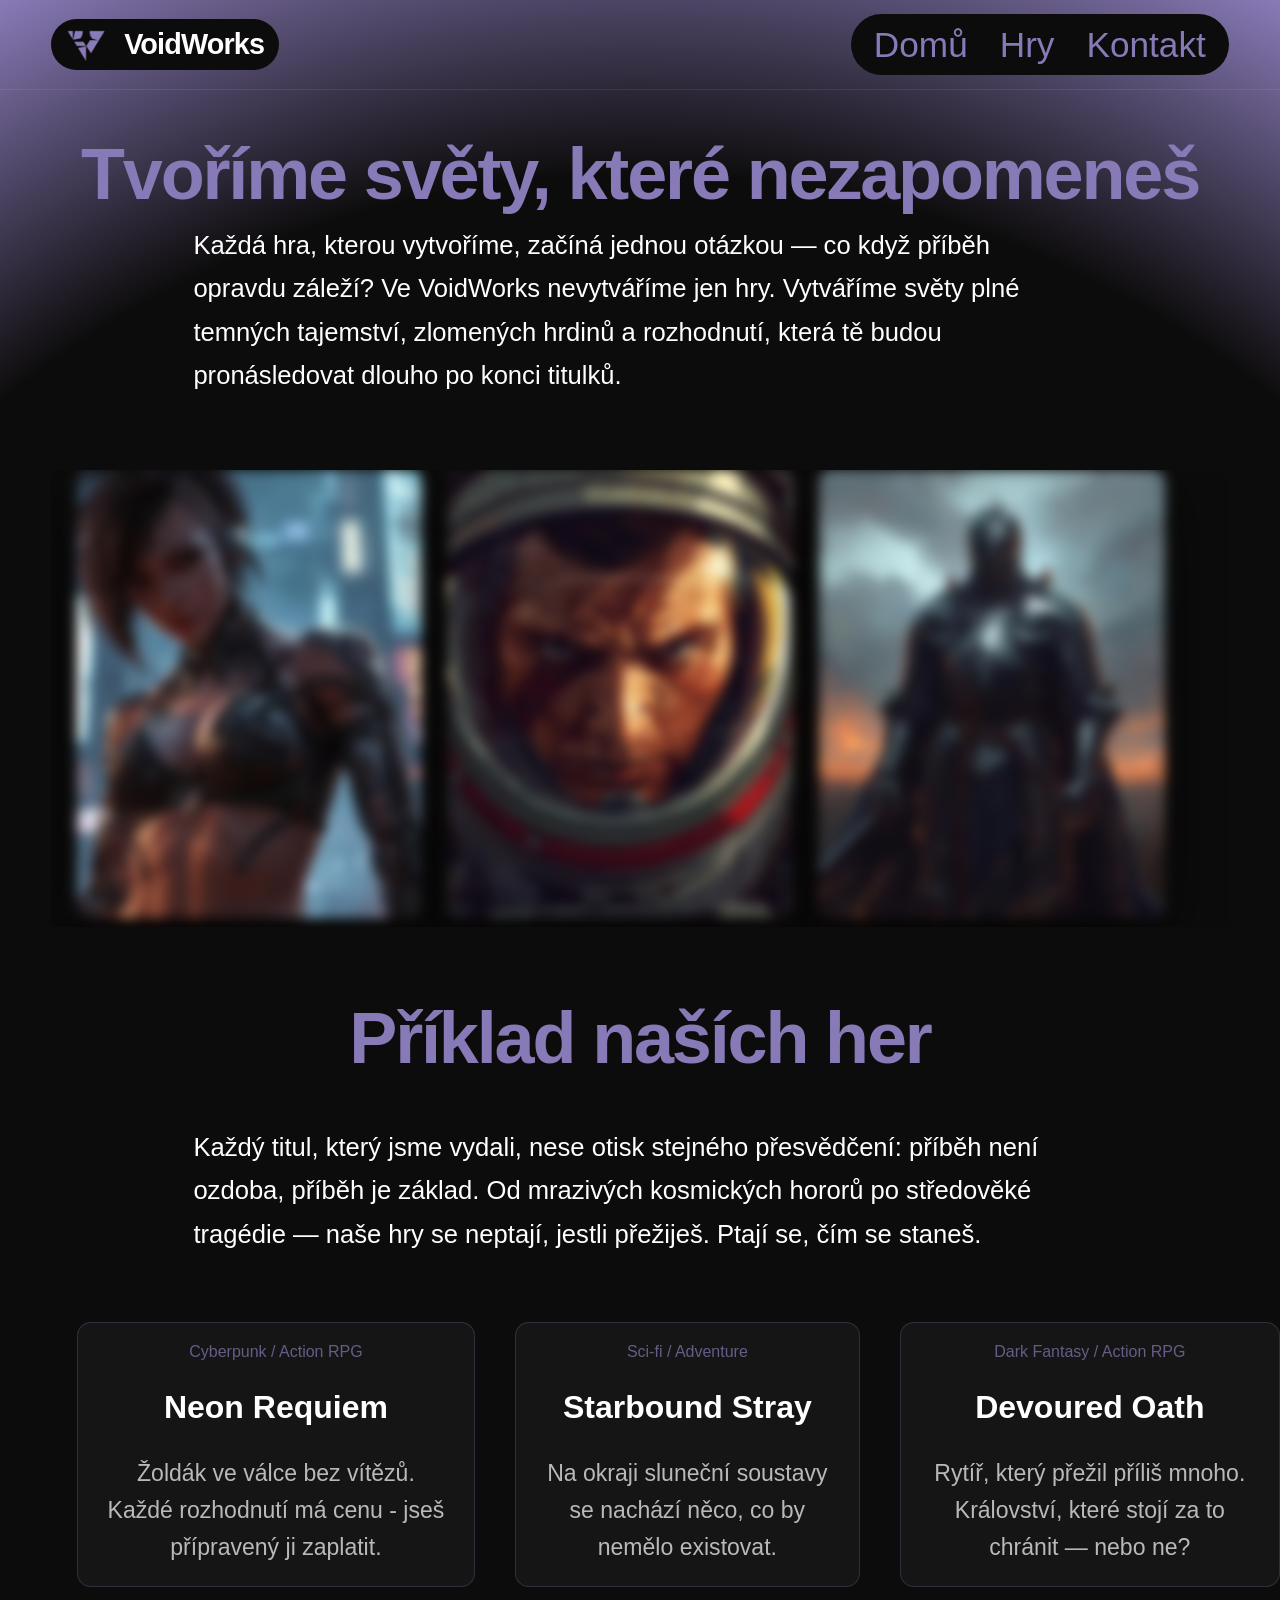
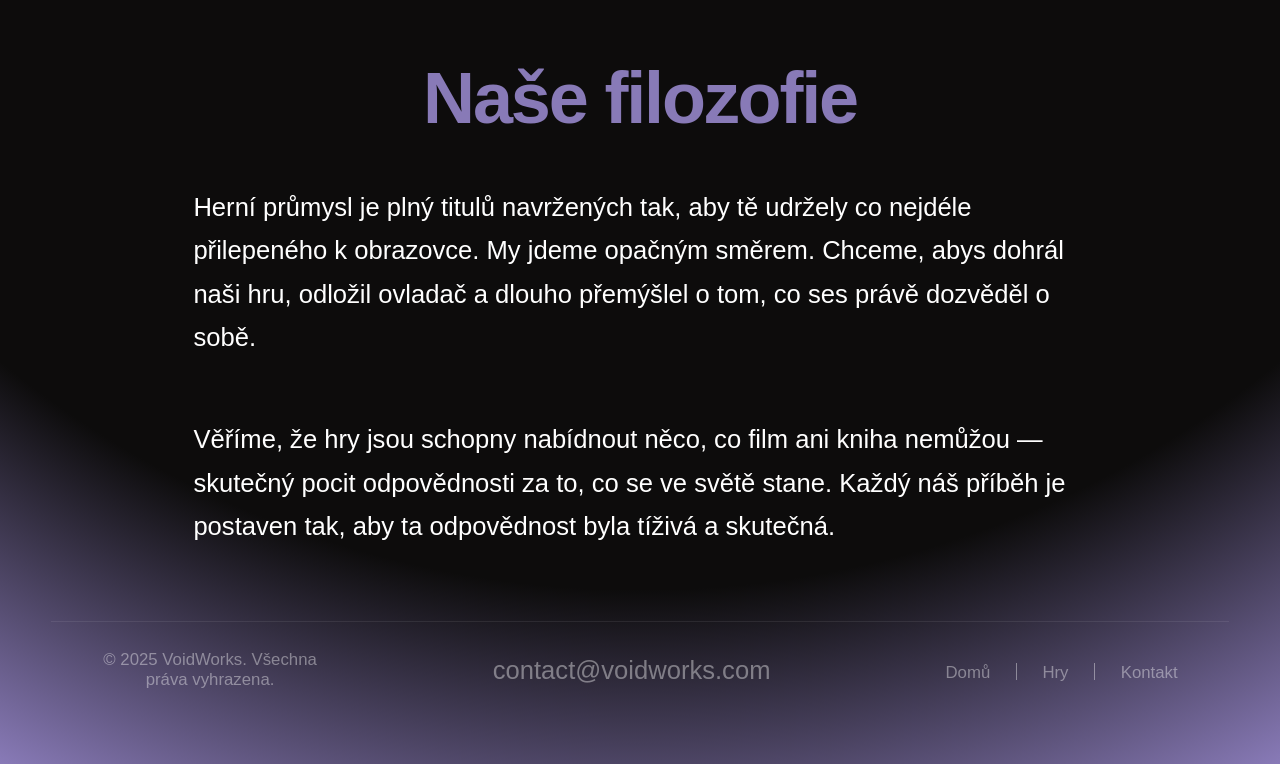
==== commit 1a9db0c8: "uhh" ====
--- a/index.html
+++ b/index.html
@@ -112,12 +112,14 @@
 
         <footer class="footer">
             <div>© 2025 VoidWorks. Všechna práva vyhrazena.</div>
-            <div class="text centered">
+            <div class="text">
                 <a href="mailto:jakub.tuma@gambaaa.fun" class="text--email">contact@voidworks.com</a>
             </div>
             <nav class="nav-footer" aria-label="Patička navigace">
                 <a href="index.html">Domů</a>
+                <span></span>
                 <a href="games.html">Hry</a>
+                <span></span>
                 <a href="contact.html">Kontakt</a>
             </nav>
         </footer>
--- a/src/style.css
+++ b/src/style.css
@@ -12,6 +12,7 @@
     --click: #4B4465;
 }
 
+
 * {
     box-sizing: border-box;
     margin: 0;
@@ -189,6 +190,8 @@
     color: var(--purple);
 }
 
+
+
 .text {
     max-width: 65ch;
     width: 90%;
@@ -207,6 +210,7 @@
 }
 
 .img-container {
+    display: flex;
     text-align: center;
     overflow: hidden;
 }
@@ -233,6 +237,10 @@
     gap: 8vh;
 }
 
+.game-container .game-card {
+    min-height: 760px;
+}
+
 .games-grid {
     display: flex;
     flex-direction: column;
@@ -398,14 +406,6 @@
     transform: translateY(-1px);
 }
 
-.card-prev::before {
-    content: '‹';
-}
-
-.card-next::before {
-    content: '›';
-}
-
 .card-prev {
     left: 8px;
 }
@@ -482,6 +482,8 @@
 .opacity-40 {
     font-size: clamp(2rem, 3vw, 2.2rem);
     color: rgba(255, 255, 255, 0.4);
+    justify-self: center;
+    text-align: left;
 }
 
 .message {
@@ -676,7 +678,32 @@
     outline: 3px solid rgba(136, 122, 183, 0.2);
 }
 
+.text--contact {
+        justify-self: center;
+    }
+
 @media (min-width: 1024px) {
+    .footer {
+        flex-direction: row;
+        justify-content: space-between;
+    }
+
+    .nav-footer {
+        flex-wrap: nowrap;
+        gap: 2vw;
+    }
+
+    .nav-footer span {
+        background: var(--footer);
+        display: block;
+        width: 1px;
+        height: 1em;
+    }
+
+    .heading--left {
+        text-align: left;
+    }
+
     .centered {
         display: flex;
         flex-direction: column;
@@ -700,7 +727,8 @@
     .centered .text {
         width: min(95%, 80ch);
         text-align: left;
-        margin-left: 6rem;
+        margin: 0 auto;
+        padding: 0 1rem;
     }
 
     #homepage .smth .heading {
@@ -734,6 +762,7 @@
         background-color: var(--black);
         border-radius: 10vw;
         padding: 1.2vh 1.8vw;
+        left: -10em;
     }
 
     .menu-panel a {
@@ -762,12 +791,6 @@
         padding: 2.2vh 2vw;
     }
 
-    .game-card--row {
-        flex-direction: row;
-        align-items: flex-start;
-        text-align: left;
-    }
-
     .card-swiper {
         flex: 0 0 clamp(190px, 18vw, 290px);
         width: clamp(190px, 18vw, 290px);
@@ -807,6 +830,18 @@
 }
 
 @media (max-width: 720px) {
+    .text {
+        max-width: 720px;
+        margin: 0 auto;
+        text-align: center;
+        align-self: center;
+    }
+
+    .contact-right .message .btn {
+        align-self: center;
+        margin-left: 9em;
+    }
+
     .games-grid {
         width: min(94vw, 1500px);
     }
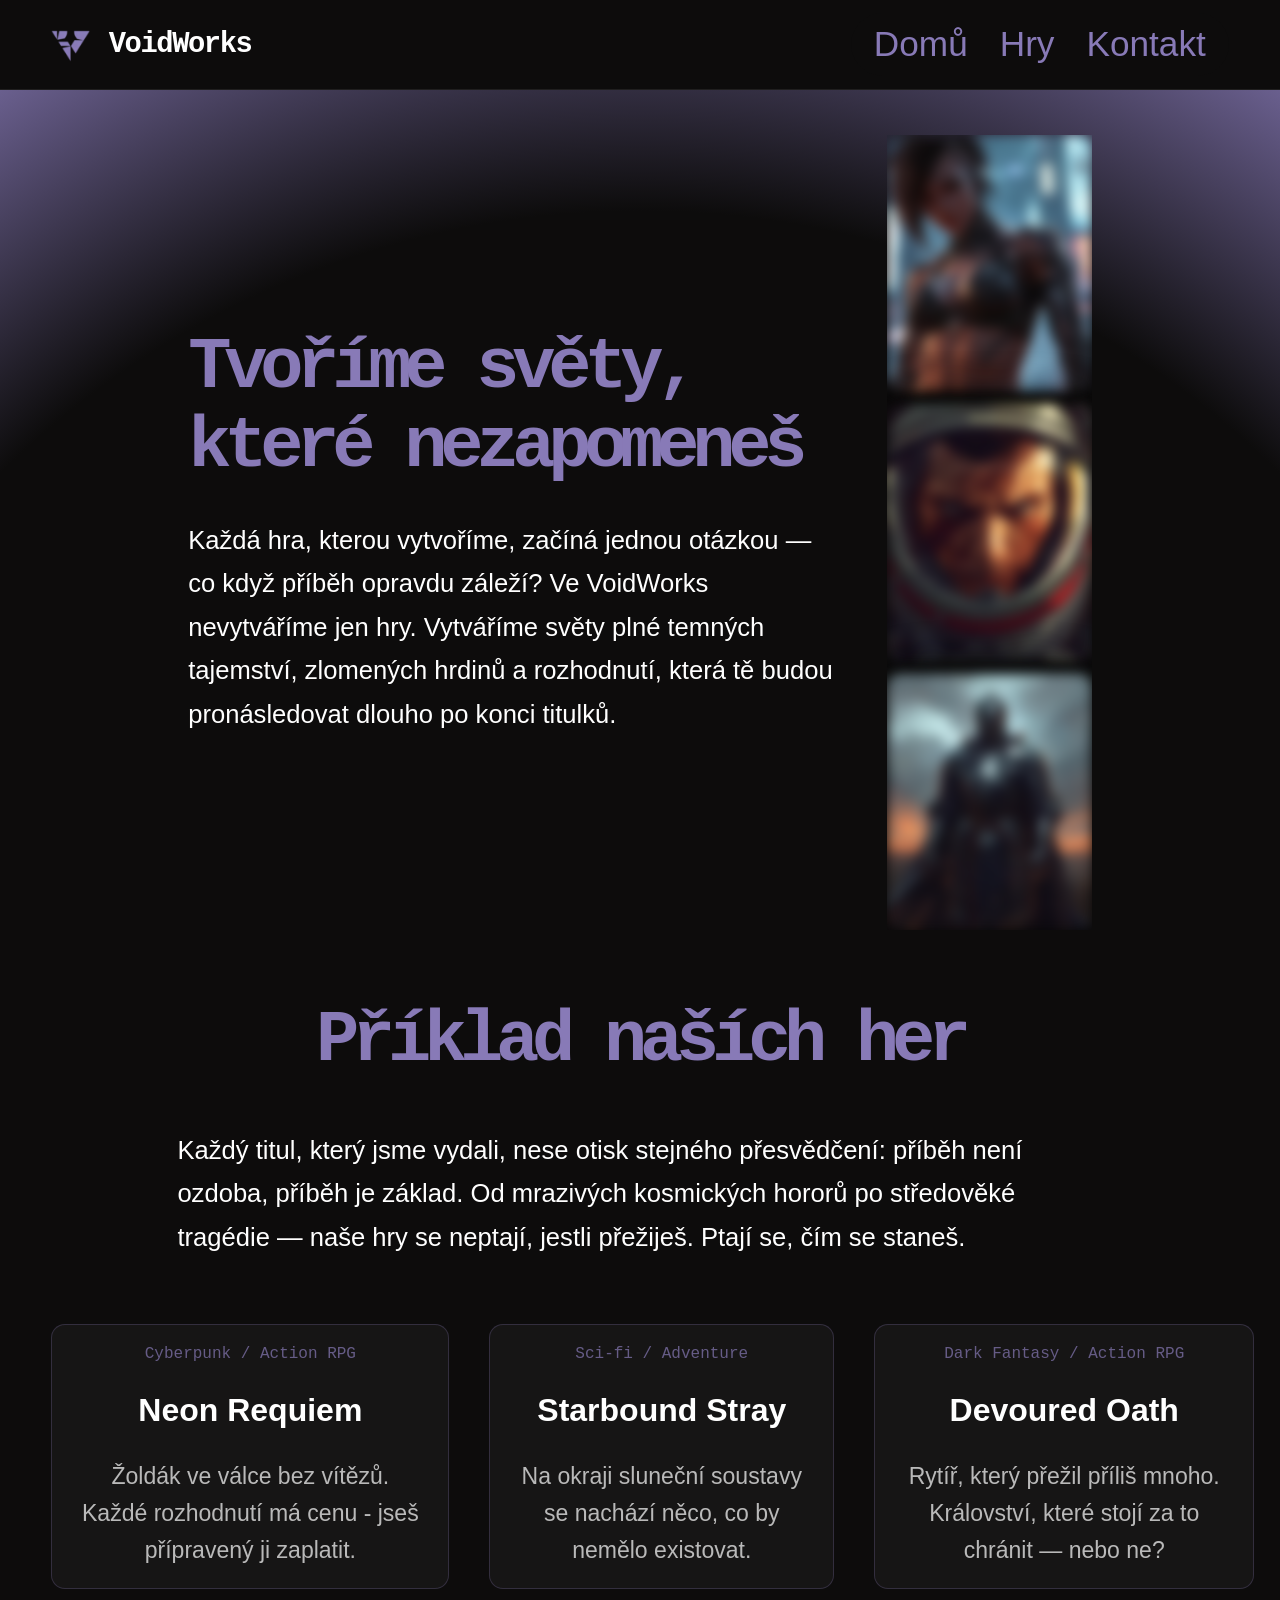
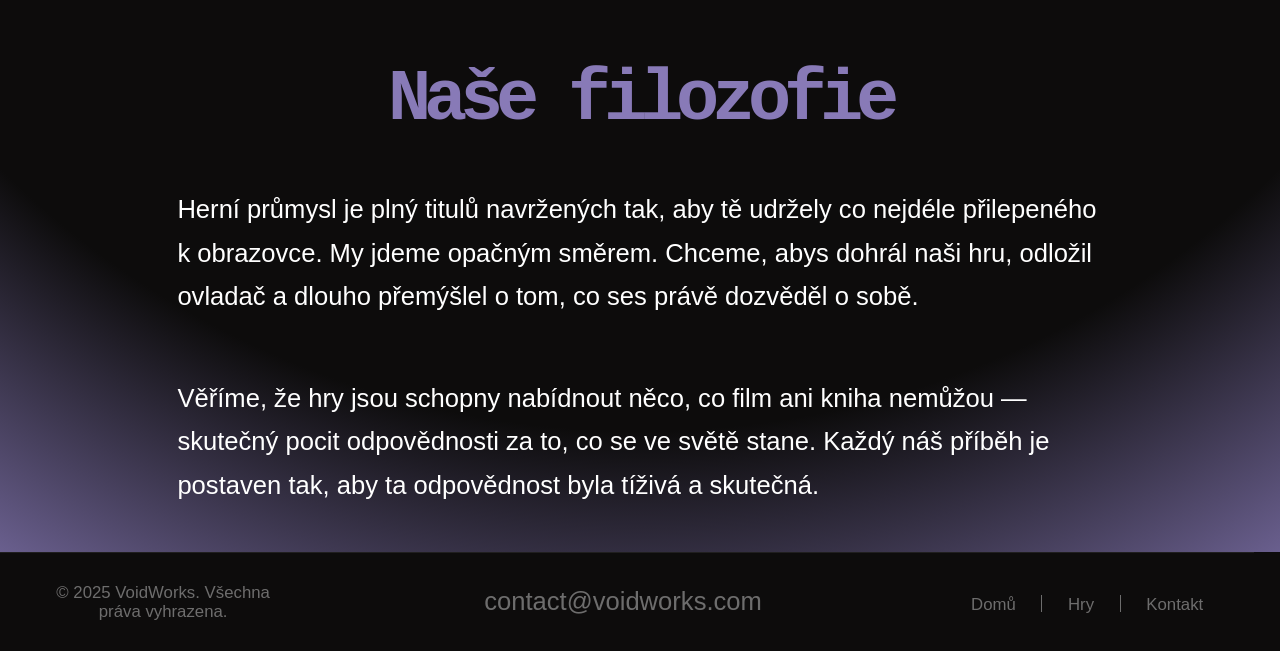
==== commit 7e1954b9: "smth" ====
--- a/index.html
+++ b/index.html
@@ -1,5 +1,6 @@
 <!DOCTYPE html>
 <html lang="cs">
+
 <head>
     <meta charset="UTF-8">
     <meta name="viewport" content="width=device-width, initial-scale=1.0">
@@ -10,8 +11,7 @@
 </head>
 
 <body>
-    <a class="skip-link" href="#main-content">Přeskočit na obsah</a>
-    <header class="navbar" aria-label="VoidWorks header">
+    <header class="navbar">
         <div class="brand">
             <a href="index.html">
                 <img src="src/assets/logo/VoidWorks logo.svg" alt="VoidWorks Logo" href="index.html">
@@ -19,14 +19,13 @@
             </a>
         </div>
 
-        <a class="menu-button" href="#" aria-label="Otevřít menu" aria-expanded="false"
-            aria-controls="site-menu">
+        <a class="menu-button" href="#">
             <span></span>
             <span></span>
             <span></span>
         </a>
 
-        <nav class="menu-panel" id="site-menu" aria-label="Navigace">
+        <nav class="menu-panel" id="site-menu">
             <a href="index.html">Domů</a>
             <a href="games.html">Hry</a>
             <a href="contact.html">Kontakt</a>
@@ -34,38 +33,38 @@
     </header>
 
     <main id="main-content">
-        <section id="homepage" class="centered" aria-labelledby="hero-heading">
-            <span class="smth">
+        <section id="homepage" class="centered">
+            <div class="homepage-left">
                 <h1 class="heading heading--purple" id="hero-heading">Tvoříme světy, které nezapomeneš</h1>
                 <p class="text">
                     Každá hra, kterou vytvoříme, začíná jednou otázkou — co když příběh opravdu záleží?
                     Ve VoidWorks nevytváříme jen hry. Vytváříme světy plné temných tajemství, zlomených hrdinů
                     a rozhodnutí, která tě budou pronásledovat dlouho po konci titulků.
                 </p>
-            </span>
+            </div>
+
+            <div class="homepage-right img-container">
+                <picture class="img img-blur">
+                    <source type="image/avif" srcset="src/assets/char/avif/mercenary.avif">
+                    <source type="image/webp" srcset="src/assets/char/webp/mercenary.webp">
+                    <img src="src/assets/char/jpg/mercenary.jpg" alt="mercenary" class="img img-blur">
+                </picture>
+
+                <picture class="img img-blur">
+                    <source type="image/avif" srcset="src/assets/char/avif/astronaut.avif">
+                    <source type="image/webp" srcset="src/assets/char/webp/astronaut.webp">
+                    <img src="src/assets/char/jpg/astronaut.jpg" alt="astronaut" class="img img-blur">
+                </picture>
+
+                <picture class="img img-blur">
+                    <source type="image/avif" srcset="src/assets/char/avif/knight.avif">
+                    <source type="image/webp" srcset="src/assets/char/webp/knight.webp">
+                    <img src="src/assets/char/jpg/knight.jpg" alt="knight" class="img img-blur">
+                </picture>
+            </div>
         </section>
 
-        <section class="img-container" aria-label="Postavy z našich her">
-            <picture class="img img-blur" aria-label="mercenary">
-                <source type="image/avif" srcset="src/assets/char/avif/mercenary.avif">
-                <source type="image/webp" srcset="src/assets/char/webp/mercenary.webp">
-                <img src="src/assets/char/jpg/mercenary.jpg" alt="mercenary" class="img img-blur">
-            </picture>
-
-            <picture class="img img-blur" aria-label="astronaut">
-                <source type="image/avif" srcset="src/assets/char/avif/astronaut.avif">
-                <source type="image/webp" srcset="src/assets/char/webp/astronaut.webp">
-                <img src="src/assets/char/jpg/astronaut.jpg" alt="astronaut" class="img img-blur">
-            </picture>
-
-            <picture class="img img-blur" aria-label="knight">
-                <source type="image/avif" srcset="src/assets/char/avif/knight.avif">
-                <source type="image/webp" srcset="src/assets/char/webp/knight.webp">
-                <img src="src/assets/char/jpg/knight.jpg" alt="knight" class="img img-blur">
-            </picture>
-        </section>
-
-        <section id="games" class="centered" aria-labelledby="games-heading">
+        <section id="games" class="centered">
             <h2 class="heading heading--purple" id="games-heading">Příklad naších her</h2>
             <p class="text">
                 Každý titul, který jsme vydali, nese otisk stejného přesvědčení: příběh není ozdoba,
@@ -96,7 +95,7 @@
             </div>
         </section>
 
-        <section id="philosophy" class="centered" aria-labelledby="philosophy-heading">
+        <section id="philosophy" class="centered">
             <h2 class="heading heading--purple" id="philosophy-heading">Naše filozofie</h2>
             <p class="text">
                 Herní průmysl je plný titulů navržených tak, aby tě udržely co nejdéle přilepeného k obrazovce.
@@ -109,19 +108,21 @@
                 skutečná.
             </p>
         </section>
+    </main>
 
-        <footer class="footer">
-            <div>© 2025 VoidWorks. Všechna práva vyhrazena.</div>
-            <div class="text">
-                <a href="mailto:jakub.tuma@gambaaa.fun" class="text--email">contact@voidworks.com</a>
-            </div>
-            <nav class="nav-footer" aria-label="Patička navigace">
-                <a href="index.html">Domů</a>
-                <span></span>
-                <a href="games.html">Hry</a>
-                <span></span>
-                <a href="contact.html">Kontakt</a>
-            </nav>
-        </footer>
+    <footer class="footer">
+        <div>© 2025 VoidWorks. Všechna práva vyhrazena.</div>
+        <div class="text">
+            <a href="mailto:jakub.tuma@gambaaa.fun" class="text--email">contact@voidworks.com</a>
+        </div>
+        <nav class="nav-footer">
+            <a href="index.html">Domů</a>
+            <span></span>
+            <a href="games.html">Hry</a>
+            <span></span>
+            <a href="contact.html">Kontakt</a>
+        </nav>
+    </footer>
 </body>
+
 </html>
--- a/src/style.css
+++ b/src/style.css
@@ -1,691 +1,691 @@
-:root {
-    --black: #0D0C0C;
-    --bg: radial-gradient(circle, #0D0C0C 75%, hsla(254, 30%, 60%, 1) 100%);
-    --purple: #887AB7;
-    --text-color: #FFFFFF;
-    --footer: rgba(255, 255, 255, 0.4);
-    --input: rgba(255, 255, 255, 0.6);
-    --hover: #A496D5;
-    --card-bg: rgba(255, 255, 255, 0.04);
-    --card-border: rgba(136, 122, 183, 0.25);
-    --border-hd-ft: rgba(255, 255, 255, 0.08);
-    --click: #4B4465;
+@import url(./normalize.css) layer(reset);
+@import url('https://fonts.googleapis.com/css2?family=Open+Sans:ital,wght@0,300..800;1,300..800&display=swap') layer (init);
+@import url('https://fonts.googleapis.com/css2?family=Press+Start+2P&display=swap') layer (init);
+@import url('https://fonts.googleapis.com/css2?family=Monoton&family=Press+Start+2P&display=swap') layer (init);
+
+@layer reset, init, design, media;
+
+
+@layer init {
+    :root {
+        --black: #0D0C0C;
+        --bg: radial-gradient(circle, #0D0C0C 75%, hsla(253.4deg, 19.8%, 46.5%, 1) 100%);
+        --purple: #887AB7;
+        --text-color: #FFFFFF;
+        --footer: rgba(255, 255, 255, 0.4);
+        --input: rgba(255, 255, 255, 0.6);
+        --hover: #A496D5;
+        --card-bg: rgba(255, 255, 255, 0.04);
+        --card-border: rgba(136, 122, 183, 0.25);
+        --border-hd-ft: rgba(255, 255, 255, 0.08);
+        --click: #4B4465;
+        --font-heading: 'Press Start 2P', 'VT323', monospace;
+        --font-tag: 'Monoton', 'Press Start 2P', monospace;
+    }
 }
 
-
-* {
-    box-sizing: border-box;
-    margin: 0;
-    padding: 0;
+@layer design {
+    * {
+        box-sizing: border-box;
+        margin: 0;
+        padding: 0;
+    }
+
+    .sr-only {
+        position: absolute !important;
+        width: 1px;
+        height: 1px;
+        padding: 0;
+        overflow: hidden;
+        clip: rect(0, 0, 0, 0);
+        white-space: nowrap;
+        border: 0;
+    }
+
+    html {
+        scroll-behavior: smooth;
+        font-family: "Open Sans", sans-serif;
+    }
+
+    body {
+        display: flex;
+        flex-direction: column;
+        min-height: 100vh;
+        background: var(--black);
+        color: var(--text-color);
+        text-align: left;
+        min-width: 320px;
+        overflow-x: hidden;
+    }
+
+    .navbar {
+        width: 100%;
+        min-height: 10svh;
+        padding: 0 4vw;
+        display: flex;
+        align-items: center;
+        justify-content: space-between;
+        text-align: center;
+        z-index: 100;
+        border-bottom: 1px solid var(--border-hd-ft);
+    }
+
+    .brand a {
+        text-decoration: none;
+        display: flex;
+        align-items: center;
+        gap: 1.5vw;
+    }
+
+    .brand img {
+        height: clamp(1.8rem, 5vw, 2.4rem);
+        width: auto;
+        object-fit: contain;
+    }
+
+    .brand .heading {
+        font-size: clamp(1.3rem, 3vw, 1.8rem);
+        margin: 0;
+        letter-spacing: -0.05em;
+    }
+
+    .menu-button {
+        width: clamp(48px, 6vw, 64px);
+        height: clamp(48px, 6vw, 64px);
+        position: relative;
+        display: flex;
+        align-items: center;
+        justify-content: center;
+        cursor: pointer;
+        flex-shrink: 0;
+        z-index: 3;
+    }
+
+    .menu-button span {
+        position: absolute;
+        display: block;
+        top: 50%;
+        left: 50%;
+        width: clamp(32px, 5vw, 44px);
+        height: clamp(5px, 0.5vw, 7px);
+        border-radius: 999px;
+        background: var(--purple);
+        transition: transform 180ms ease-in-out, opacity 180ms ease-in-out, width 180ms ease-in-out;
+    }
+
+    .menu-button span:nth-child(1) {
+        transform: translate(-50%, -50%) translateY(clamp(-0.8rem, -1.2vw, -0.5rem));
+    }
+
+    .menu-button span:nth-child(2) {
+        transform: translate(-50%, -50%);
+    }
+
+    .menu-button span:nth-child(3) {
+        transform: translate(-50%, -50%) translateY(clamp(0.5rem, 1.2vw, 0.8rem));
+    }
+
+    body.menu-open .menu-button span:nth-child(1) {
+        transform: translate(-50%, -50%) rotate(45deg);
+    }
+
+    body.menu-open .menu-button span:nth-child(2) {
+        opacity: 0;
+        width: 0;
+    }
+
+    body.menu-open .menu-button span:nth-child(3) {
+        transform: translate(-50%, -50%) rotate(-45deg);
+    }
+
+    .menu-panel {
+        position: absolute;
+        top: 10svh;
+        left: 0;
+        width: 100%;
+        padding: 2vh 0 3vh 6vw;
+        display: none;
+        flex-direction: column;
+        gap: 1vh;
+        z-index: 2;
+        background-color: var(--black);
+    }
+
+    .menu-panel a {
+        color: var(--purple);
+        text-decoration: none;
+        font-size: clamp(1.6rem, 3.5vw, 2.2rem);
+        padding: 1.5vh 0;
+        transition: color 180ms ease;
+    }
+
+    .menu-panel a:hover,
+    .menu-panel a:focus-visible {
+        color: var(--hover);
+        outline: none;
+    }
+
+    body.menu-open .menu-panel {
+        display: flex;
+    }
+
+    main {
+        background: var(--bg);
+        flex: 1;
+        padding: 5vh 4vw;
+        display: flex;
+        flex-direction: column;
+        gap: 8vh;
+    }
+
+    .heading {
+        text-align: center;
+        margin: 0 auto;
+        font-size: clamp(2.8rem, 6vw, 4.5rem);
+        line-height: 1.1;
+        font-weight: 700;
+        letter-spacing: -0.03em;
+        color: var(--text-color);
+        font-family: var(--font-heading);
+        letter-spacing: -0.1em;
+        margin-bottom: 1vh;
+    }
+
+    .heading--purple {
+        color: var(--purple);
+    }
+
+    .text {
+        max-width: 65ch;
+        width: 90%;
+        margin: 0 auto;
+        color: var(--text-color);
+        text-align: left;
+        font-size: clamp(1.4rem, 2vw, 1.8rem);
+        line-height: 1.7;
+        text-decoration: none;
+        align-self: center;
+    }
+
+    .text--email-white:hover {
+        transition: color 180ms ease-in-out;
+        color: var(--hover);
+        text-decoration: underline;
+    }
+
+    .img-container {
+        display: flex;
+        text-align: center;
+        overflow: hidden;
+    }
+
+    .img {
+        display: inline-block;
+        min-width: 100px;
+        min-height: auto;
+        width: max(27vw);
+        height: max(35vw);
+        margin: 0 1vw 1vh;
+        object-fit: cover;
+        border-radius: clamp(8px, 1vw, 16px);
+        box-shadow: 0 2vh 5vw rgba(0, 0, 0, 0.48);
+    }
+
+    .img-blur {
+        filter: blur(clamp(1.2px, 0.33vw, 4px));
+    }
+
+    .game-container {
+        display: flex;
+        justify-items: center;
+        gap: 8vh;
+    }
+
+    .games-grid {
+        display: flex;
+        flex-direction: column;
+        gap: 2vh;
+        width: min(94vw, 1500px);
+        height: auto;
+        margin: 3vh auto 0;
+        text-align: left;
+    }
+
+    .games-column {
+        display: flex;
+        flex-direction: column;
+        gap: 2vh;
+        min-width: 0;
+        flex: 1 1 0;
+    }
+
+    .games-column--left {
+        order: 1;
+    }
+
+    .games-column--right {
+        order: 2;
+    }
+
+    .game-card {
+        background: var(--card-bg);
+        border: 1px solid var(--card-border);
+        border-radius: clamp(8px, 1.2vw, 14px);
+        padding: 2.2vh 2.2vw;
+        transition: border-color 200ms ease, background 200ms ease;
+        display: flex;
+        flex-direction: column;
+        align-items: center;
+        text-align: center;
+        gap: 1.2rem;
+    }
+
+    .game-card:hover {
+        background: rgba(255, 255, 255, 0.06);
+        border-color: rgba(136, 122, 183, 0.5);
+    }
+
+    .game-card__img {
+        width: clamp(180px, 28vw, 360px);
+        aspect-ratio: 3 / 4;
+        object-fit: contain;
+        background: rgba(0, 0, 0, 0.12);
+        border-radius: 10px;
+        display: block;
+        box-shadow: 0 1.2vh 3vw rgba(0, 0, 0, 0.45);
+    }
+
+    .game-card__tag {
+        color: var(--purple);
+        opacity: 0.7;
+        font-family: var(--font-tag);
+    }
+
+    .game-card__title {
+        font-size: clamp(1.8rem, 2.5vw, 2.4rem);
+        font-weight: 700;
+        color: var(--text-color);
+        margin-bottom: 0.6vh;
+    }
+
+    .game-card__text {
+        font-size: clamp(1.3rem, 1.8vw, 1.6rem);
+        line-height: 1.6;
+        color: rgba(255, 255, 255, 0.7);
+    }
+
+    .game-card__content {
+        display: flex;
+        flex-direction: column;
+        gap: 0.65rem;
+        min-width: 0;
+    }
+
+    .game-card__media {
+        display: flex;
+        flex-direction: column;
+        gap: 0.6vh;
+        align-items: center;
+        margin-bottom: 1vh;
+    }
+
+    .swiper {
+        width: 100%;
+        padding: 2vh 0;
+    }
+
+    .swiper-slide {
+        display: flex;
+        justify-content: center;
+        align-items: flex-start;
+    }
+
+    .swiper-button-prev,
+    .swiper-button-next {
+        color: var(--purple);
+        width: 44px;
+        height: 44px;
+        border-radius: 50%;
+        background: rgba(0, 0, 0, 0.35);
+        display: flex;
+        align-items: center;
+        justify-content: center;
+        box-shadow: 0 4px 12px rgba(0, 0, 0, 0.4);
+    }
+
+    .swiper-pagination-bullet {
+        background: var(--purple);
+        opacity: 0.9;
+    }
+
+    .card-swiper {
+        width: 100%;
+        max-width: 320px;
+        overflow: hidden;
+        flex: 0 0 auto;
+    }
+
+    .card-swiper picture,
+    .card-swiper img {
+        display: block;
+        width: 100%;
+    }
+
+    .card-swiper .swiper-wrapper {
+        display: flex;
+        align-items: center;
+        justify-content: flex-start;
+    }
+
+    .card-pagination {
+        margin-top: 0.6vh;
+    }
+
+    .card-nav {
+        position: absolute;
+        top: 50%;
+        transform: translateY(-50%);
+        width: 36px;
+        height: 36px;
+        border-radius: 50%;
+        background: rgba(0, 0, 0, 0.45);
+        color: var(--purple);
+        border: none;
+        display: flex;
+        align-items: center;
+        justify-content: center;
+        cursor: pointer;
+    }
+
+    .card-nav:hover {
+        background: rgba(0, 0, 0, 0.62);
+    }
+
+    .card-nav::before {
+        font-size: 1.5rem;
+        line-height: 1;
+        transform: translateY(-1px);
+    }
+
+    .card-prev {
+        left: 8px;
+    }
+
+    .card-next {
+        right: 8px;
+    }
+
+    .card-swiper {
+        position: relative;
+    }
+
+    .game-card__img {
+        width: 100%;
+        aspect-ratio: 2 / 3;
+        object-fit: cover;
+        border-radius: 10px;
+        display: block;
+        box-shadow: 0 1.2vh 3vw rgba(0, 0, 0, 0.45);
+    }
+
+    .column {
+        display: flex;
+        flex-direction: column;
+        gap: 1.2vh;
+        align-items: center;
+    }
+
+    .footer {
+        border-top: 1px solid var(--border-hd-ft);
+        padding: 3vh 4vw;
+        display: flex;
+        flex-direction: column;
+        align-items: center;
+        gap: 1.5vh;
+        color: var(--footer);
+        font-size: clamp(1.05rem, 1.3vw, 1.2rem);
+        text-align: center;
+    }
+
+    .footer .text {
+        text-align: center;
+    }
+
+    .text--email {
+        text-decoration: none;
+        color: var(--footer);
+    }
+
+    .text--email:hover {
+        transition: color 180ms ease-in-out;
+        color: var(--hover);
+        text-decoration: underline;
+    }
+
+    .nav-footer {
+        display: flex;
+        gap: 4vw;
+        flex-wrap: wrap;
+        justify-content: center;
+        margin-top: 0.5vh;
+    }
+
+    .nav-footer a {
+        color: var(--footer);
+        text-decoration: none;
+        transition: color 180ms ease;
+    }
+
+    .nav-footer a:hover {
+        color: var(--input);
+    }
+
+    .opacity-40 {
+        font-size: clamp(2rem, 3vw, 2.2rem);
+        color: rgba(255, 255, 255, 0.4);
+        justify-self: center;
+        text-align: left;
+        margin: 0 auto;
+        margin-right: 1.5vw;
+        width: 140px;
+    }
+
+    .message {
+        display: flex;
+        flex-direction: column;
+        align-items: flex-start;
+        gap: 0.8vh;
+        max-width: none;
+        margin: 0;
+    }
+
+    .message--fields {
+        display: flex;
+        flex-direction: column;
+        gap: 1rem;
+        align-items: stretch;
+    }
+
+    .text--field {
+        background: #000000;
+        padding: 0.8vh 1.2vw;
+        border-radius: 12px;
+        border: none;
+        color: var(--text-color);
+        font-size: clamp(1.3rem, 1.8vw, 1.6rem);
+    }
+
+    .text--field:focus {
+        outline: 2px solid rgba(136, 122, 183, 0.25);
+    }
+
+    .text--field--big {
+        min-height: 120px;
+        width: 100%;
+        box-sizing: border-box;
+        border-radius: 14px;
+        resize: none;
+    }
+
+    .btn {
+        background: var(--purple);
+        color: var(--text-color);
+        border: none;
+        padding: 0.8vh 1.2vw;
+        border-radius: 12px;
+        font-size: 1.3em;
+        cursor: pointer;
+        transition: background 180ms ease;
+        align-self: flex-end;
+        margin-top: 0.6rem;
+    }
+
+    .btn:hover {
+        background: var(--hover);
+    }
+
+    .btn:active {
+        background: var(--click);
+    }
+
+    .contact-row {
+        display: flex;
+        gap: 2.5rem;
+        align-items: flex-start;
+        justify-content: center;
+        max-width: 1000px;
+        margin: 0 auto;
+        padding: 1rem 0;
+    }
+
+    .contact-left {
+        flex: 2 1 0;
+    }
+
+    .contact-right {
+        flex: 1 1 0;
+    }
+
+    .contact-middle {
+        display: flex;
+        align-items: center;
+        justify-content: center;
+        flex: 0 0 140px;
+        align-self: center;
+    }
+
+    .team-section {
+        display: flex;
+        flex-direction: column;
+        align-items: center;
+        gap: 4vh;
+    }
+
+    .team-grid {
+        display: flex;
+        flex-wrap: wrap;
+        gap: 3rem;
+        justify-content: center;
+        align-items: flex-start;
+    }
+
+    .team-card {
+        display: flex;
+        flex-direction: column;
+        align-items: center;
+        gap: 0.8rem;
+    }
+
+    .team-avatar {
+        width: clamp(90px, 14vw, 130px);
+        height: clamp(90px, 14vw, 130px);
+        border-radius: 50%;
+        overflow: hidden;
+        border: 2px solid var(--card-border);
+        background: var(--card-bg);
+        flex-shrink: 0;
+    }
+
+    .team-avatar img {
+        width: 100%;
+        height: 100%;
+        object-fit: cover;
+        display: block;
+    }
+
+    .team-avatar__fallback {
+        width: 100%;
+        height: 100%;
+        display: flex;
+        align-items: center;
+        justify-content: center;
+        font-size: clamp(1.4rem, 3vw, 2rem);
+        font-weight: 700;
+        color: var(--purple);
+        background: var(--card-bg);
+    }
+
+    .team-name {
+        font-size: clamp(1.4rem, 2vw, 1.8rem);
+        font-weight: 700;
+        color: var(--text-color);
+    }
+
+    .team-role {
+        font-size: clamp(1.1rem, 1.5vw, 1.3rem);
+        color: var(--purple);
+        opacity: 0.85;
+        font-weight: 600;
+    }
+
+    .socials-section {
+        padding-bottom: 2vh;
+    }
+
+    .socials-row {
+        display: flex;
+        gap: 2.5rem;
+        justify-content: center;
+        align-items: center;
+    }
+
+    .social-link {
+        color: var(--purple);
+        width: clamp(50px, 4vw, 60px);
+        height: clamp(50px, 4vw, 60px);
+        display: flex;
+        align-items: center;
+        justify-content: center;
+        transition: color 180ms ease, transform 180ms ease;
+    }
+
+    .social-link svg {
+        width: 100%;
+        height: 100%;
+    }
+
+    .skip-link:focus {
+        top: 1rem;
+        transform: translateY(0);
+        outline: 3px solid rgba(136, 122, 183, 0.2);
+    }
+
+    .text--contact {
+        justify-self: center;
+    }
 }
 
-.sr-only {
-    position: absolute !important;
-    width: 1px;
-    height: 1px;
-    padding: 0;
-    overflow: hidden;
-    clip: rect(0, 0, 0, 0);
-    white-space: nowrap;
-    border: 0;
-}
-
-html {
-    scroll-behavior: smooth;
-}
-
-body {
-    display: flex;
-    flex-direction: column;
-    min-height: 100vh;
-    background: var(--bg);
-    color: var(--text-color);
-    font-family: Arial, Helvetica, sans-serif;
-    text-align: left;
-    min-width: 320px;
-    overflow-x: hidden;
-}
-
-.navbar {
-    width: 100%;
-    min-height: 10svh;
-    padding: 0 4vw;
-    display: flex;
-    align-items: center;
-    justify-content: space-between;
-    text-align: center;
-    z-index: 100;
-    border-bottom: 1px solid var(--border-hd-ft);
-}
-
-.brand a {
-    text-decoration: none;
-    display: flex;
-    align-items: center;
-    gap: 1.5vw;
-    background-color: var(--black);
-    padding: 0.7vh 1.2vw;
-    border-radius: 10vw;
-}
-
-.brand img {
-    height: clamp(1.8rem, 5vw, 2.4rem);
-    width: auto;
-    object-fit: contain;
-}
-
-.brand .heading {
-    font-size: clamp(1.3rem, 3vw, 1.8rem);
-}
-
-.menu-button {
-    background-color: var(--black);
-    padding: 0.7vh 1.2vw;
-    border-radius: 10vw;
-    width: clamp(48px, 6vw, 64px);
-    height: clamp(48px, 6vw, 64px);
-    position: relative;
-    display: flex;
-    align-items: center;
-    justify-content: center;
-    cursor: pointer;
-    flex-shrink: 0;
-    z-index: 3;
-}
-
-.menu-button span {
-    position: absolute;
-    display: block;
-    top: 50%;
-    left: 50%;
-    width: clamp(32px, 5vw, 44px);
-    height: clamp(5px, 0.5vw, 7px);
-    border-radius: 999px;
-    background: var(--purple);
-    transition: transform 180ms ease-in-out, opacity 180ms ease-in-out, width 180ms ease-in-out;
-}
-
-.menu-button span:nth-child(1) {
-    transform: translate(-50%, -50%) translateY(clamp(-0.8rem, -1.2vw, -0.5rem));
-}
-
-.menu-button span:nth-child(2) {
-    transform: translate(-50%, -50%);
-}
-
-.menu-button span:nth-child(3) {
-    transform: translate(-50%, -50%) translateY(clamp(0.5rem, 1.2vw, 0.8rem));
-}
-
-body.menu-open .menu-button span:nth-child(1) {
-    transform: translate(-50%, -50%) rotate(45deg);
-}
-
-body.menu-open .menu-button span:nth-child(2) {
-    opacity: 0;
-    width: 0;
-}
-
-body.menu-open .menu-button span:nth-child(3) {
-    transform: translate(-50%, -50%) rotate(-45deg);
-}
-
-body.menu-open .smth {
-    opacity: 0;
-}
-
-.menu-panel {
-    position: absolute;
-    top: 10svh;
-    left: 0;
-    width: 100%;
-    padding: 2vh 0 3vh 6vw;
-    display: none;
-    flex-direction: column;
-    gap: 1vh;
-    z-index: 2;
-    background-color: #0d0c0c42;
-}
-
-.menu-panel a {
-    color: var(--purple);
-    text-decoration: none;
-    font-size: clamp(1.6rem, 3.5vw, 2.2rem);
-    padding: 1.5vh 0;
-    transition: color 180ms ease;
-}
-
-.menu-panel a:hover,
-.menu-panel a:focus-visible {
-    color: var(--hover);
-    outline: none;
-}
-
-body.menu-open .menu-panel {
-    display: flex;
-}
-
-main {
-    flex: 1;
-    padding: 5vh 4vw;
-    display: flex;
-    flex-direction: column;
-    gap: 8vh;
-}
-
-section .heading {
-    text-align: center;
-    margin: 0 auto 0.6rem;
-}
-
-.heading {
-    font-size: clamp(2.8rem, 6vw, 4.5rem);
-    line-height: 1.1;
-    font-weight: 700;
-    letter-spacing: -0.03em;
-    color: var(--text-color);
-}
-
-.heading--purple {
-    color: var(--purple);
-}
-
-
-
-.text {
-    max-width: 65ch;
-    width: 90%;
-    margin: 0;
-    color: var(--text-color);
-    text-align: left;
-    font-size: clamp(1.4rem, 2vw, 1.8rem);
-    line-height: 1.7;
-    text-decoration: none;
-}
-
-.text--email-white:hover {
-    transition: color 180ms ease-in-out;
-    color: var(--hover);
-    text-decoration: underline;
-}
-
-.img-container {
-    display: flex;
-    text-align: center;
-    overflow: hidden;
-}
-
-.img {
-    display: inline-block;
-    min-width: 100px;
-    min-height: auto;
-    width: max(27vw);
-    height: max(35vw);
-    margin: 0 1vw 1vh;
-    object-fit: cover;
-    border-radius: clamp(8px, 1vw, 16px);
-    box-shadow: 0 2vh 5vw rgba(0, 0, 0, 0.48);
-}
-
-.img-blur {
-    filter: blur(clamp(1.2px, 0.33vw, 4px));
-}
-
-.game-container {
-    display: flex;
-    justify-items: center;
-    gap: 8vh;
-}
-
-.game-container .game-card {
-    min-height: 760px;
-}
-
-.games-grid {
-    display: flex;
-    flex-direction: column;
-    gap: 2vh;
-    width: min(94vw, 1500px);
-    height: auto;
-    margin: 3vh auto 0;
-    text-align: left;
-}
-
-.games-column {
-    display: flex;
-    flex-direction: column;
-    gap: 2vh;
-    min-width: 0;
-    flex: 1 1 0;
-}
-
-.games-column--left {
-    order: 1;
-}
-
-.games-column--right {
-    order: 2;
-}
-
-.game-card {
-    background: var(--card-bg);
-    border: 1px solid var(--card-border);
-    border-radius: clamp(8px, 1.2vw, 14px);
-    padding: 2.2vh 2.2vw;
-    transition: border-color 200ms ease, background 200ms ease;
-    display: flex;
-    flex-direction: column;
-    align-items: center;
-    text-align: center;
-    gap: 1.2rem;
-}
-
-.game-card:hover {
-    background: rgba(255, 255, 255, 0.06);
-    border-color: rgba(136, 122, 183, 0.5);
-}
-
-.game-card__img {
-    width: clamp(180px, 28vw, 360px);
-    aspect-ratio: 3 / 4;
-    object-fit: contain;
-    background: rgba(0, 0, 0, 0.12);
-    border-radius: 10px;
-    display: block;
-    box-shadow: 0 1.2vh 3vw rgba(0, 0, 0, 0.45);
-}
-
-.game-card__tag {
-    color: var(--purple);
-    opacity: 0.7;
-}
-
-.game-card__title {
-    font-size: clamp(1.8rem, 2.5vw, 2.4rem);
-    font-weight: 700;
-    color: var(--text-color);
-    margin-bottom: 0.6vh;
-}
-
-.game-card__text {
-    font-size: clamp(1.3rem, 1.8vw, 1.6rem);
-    line-height: 1.6;
-    color: rgba(255, 255, 255, 0.7);
-}
-
-.game-card__content {
-    display: flex;
-    flex-direction: column;
-    gap: 0.65rem;
-    min-width: 0;
-}
-
-.game-card__media {
-    display: flex;
-    flex-direction: column;
-    gap: 0.6vh;
-    align-items: center;
-    margin-bottom: 1vh;
-}
-
-.swiper {
-    width: 100%;
-    padding: 2vh 0;
-}
-
-.swiper-slide {
-    display: flex;
-    justify-content: center;
-    align-items: flex-start;
-}
-
-.swiper-button-prev,
-.swiper-button-next {
-    color: var(--purple);
-    width: 44px;
-    height: 44px;
-    border-radius: 50%;
-    background: rgba(0, 0, 0, 0.35);
-    display: flex;
-    align-items: center;
-    justify-content: center;
-    box-shadow: 0 4px 12px rgba(0, 0, 0, 0.4);
-}
-
-.swiper-pagination-bullet {
-    background: var(--purple);
-    opacity: 0.9;
-}
-
-.card-swiper {
-    width: 100%;
-    max-width: 320px;
-    overflow: hidden;
-    flex: 0 0 auto;
-}
-
-.card-swiper picture,
-.card-swiper img {
-    display: block;
-    width: 100%;
-}
-
-.card-swiper .swiper-wrapper {
-    display: flex;
-    align-items: center;
-    justify-content: flex-start;
-}
-
-.card-pagination {
-    margin-top: 0.6vh;
-}
-
-.card-nav {
-    position: absolute;
-    top: 50%;
-    transform: translateY(-50%);
-    width: 36px;
-    height: 36px;
-    border-radius: 50%;
-    background: rgba(0, 0, 0, 0.45);
-    color: var(--purple);
-    border: none;
-    display: flex;
-    align-items: center;
-    justify-content: center;
-    cursor: pointer;
-}
-
-.card-nav:hover {
-    background: rgba(0, 0, 0, 0.62);
-}
-
-.card-nav::before {
-    font-size: 1.5rem;
-    line-height: 1;
-    transform: translateY(-1px);
-}
-
-.card-prev {
-    left: 8px;
-}
-
-.card-next {
-    right: 8px;
-}
-
-.card-swiper {
-    position: relative;
-}
-
-.game-card__img {
-    width: 100%;
-    aspect-ratio: 2 / 3;
-    object-fit: cover;
-    border-radius: 10px;
-    display: block;
-    box-shadow: 0 1.2vh 3vw rgba(0, 0, 0, 0.45);
-}
-
-.column {
-    display: flex;
-    flex-direction: column;
-    gap: 1.2vh;
-    align-items: center;
-}
-
-.footer {
-    border-top: 1px solid var(--border-hd-ft);
-    padding: 3vh 4vw;
-    display: flex;
-    flex-direction: column;
-    align-items: center;
-    gap: 1.5vh;
-    color: var(--footer);
-    font-size: clamp(1.05rem, 1.3vw, 1.2rem);
-    text-align: center;
-}
-
-.footer .text {
-    text-align: center;
-}
-
-.text--email {
-    text-decoration: none;
-    color: var(--footer);
-}
-
-.text--email:hover {
-    transition: color 180ms ease-in-out;
-    color: var(--hover);
-    text-decoration: underline;
-}
-
-.nav-footer {
-    display: flex;
-    gap: 4vw;
-    flex-wrap: wrap;
-    justify-content: center;
-    margin-top: 0.5vh;
-}
-
-.nav-footer a {
-    color: var(--footer);
-    text-decoration: none;
-    transition: color 180ms ease;
-}
-
-.nav-footer a:hover {
-    color: var(--input);
-}
-
-.opacity-40 {
-    font-size: clamp(2rem, 3vw, 2.2rem);
-    color: rgba(255, 255, 255, 0.4);
-    justify-self: center;
-    text-align: left;
-}
-
-.message {
-    display: flex;
-    flex-direction: column;
-    align-items: flex-start;
-    gap: 0.8vh;
-    max-width: none;
-    margin: 0;
-}
-
-.message--fields {
-    display: flex;
-    flex-direction: column;
-    gap: 1rem;
-    align-items: stretch;
-}
-
-.text--field {
-    background: #000000;
-    padding: 0.8vh 1.2vw;
-    border-radius: 12px;
-    border: none;
-    color: var(--text-color);
-    font-size: clamp(1.3rem, 1.8vw, 1.6rem);
-}
-
-.text--field:focus {
-    outline: 2px solid rgba(136, 122, 183, 0.25);
-}
-
-.text--field--big {
-    min-height: 120px;
-    width: 100%;
-    box-sizing: border-box;
-    border-radius: 14px;
-    resize: none;
-}
-
-.btn {
-    background: var(--purple);
-    color: var(--text-color);
-    border: none;
-    padding: 0.8vh 1.2vw;
-    border-radius: 12px;
-    font-size: 1.3em;
-    cursor: pointer;
-    transition: background 180ms ease;
-    align-self: flex-end;
-    margin-top: 0.6rem;
-}
-
-.btn:hover {
-    background: var(--hover);
-}
-
-.btn:active {
-    background: var(--click);
-}
-
-.contact-row {
-    display: flex;
-    gap: 2.5rem;
-    align-items: flex-start;
-    justify-content: center;
-    max-width: 1000px;
-    margin: 0 auto;
-    padding: 1rem 0;
-}
-
-.contact-left {
-    flex: 2 1 0;
-}
-
-.contact-right {
-    flex: 1 1 0;
-}
-
-.contact-middle {
-    display: flex;
-    align-items: center;
-    justify-content: center;
-    flex: 0 0 140px;
-    align-self: center;
-}
-
-.team-section {
-    display: flex;
-    flex-direction: column;
-    align-items: center;
-    gap: 4vh;
-}
-
-.team-grid {
-    display: flex;
-    flex-wrap: wrap;
-    gap: 3rem;
-    justify-content: center;
-    align-items: flex-start;
-}
-
-.team-card {
-    display: flex;
-    flex-direction: column;
-    align-items: center;
-    gap: 0.8rem;
-}
-
-.team-avatar {
-    width: clamp(90px, 14vw, 130px);
-    height: clamp(90px, 14vw, 130px);
-    border-radius: 50%;
-    overflow: hidden;
-    border: 2px solid var(--card-border);
-    background: var(--card-bg);
-    flex-shrink: 0;
-}
-
-.team-avatar img {
-    width: 100%;
-    height: 100%;
-    object-fit: cover;
-    display: block;
-}
-
-.team-avatar__fallback {
-    width: 100%;
-    height: 100%;
-    display: flex;
-    align-items: center;
-    justify-content: center;
-    font-size: clamp(1.4rem, 3vw, 2rem);
-    font-weight: 700;
-    color: var(--purple);
-    background: var(--card-bg);
-}
-
-.team-name {
-    font-size: clamp(1.4rem, 2vw, 1.8rem);
-    font-weight: 700;
-    color: var(--text-color);
-}
-
-.team-role {
-    font-size: clamp(1.1rem, 1.5vw, 1.3rem);
-    color: var(--purple);
-    opacity: 0.85;
-    font-weight: 600;
-}
-
-.socials-section {
-    padding-bottom: 2vh;
-}
-
-.socials-row {
-    display: flex;
-    gap: 2.5rem;
-    justify-content: center;
-    align-items: center;
-}
-
-.social-link {
-    color: var(--purple);
-    width: clamp(50px, 4vw, 60px);
-    height: clamp(50px, 4vw, 60px);
-    display: flex;
-    align-items: center;
-    justify-content: center;
-    transition: color 180ms ease, transform 180ms ease;
-}
-
-.social-link svg {
-    width: 100%;
-    height: 100%;
-}
-
-.skip-link {
-    position: absolute;
-    left: 1rem;
-    top: -3rem;
-    background: var(--purple);
-    color: var(--text-color);
-    padding: 0.45rem 0.75rem;
-    border-radius: 6px;
-    z-index: 120;
-    transition: top 160ms ease, transform 160ms ease;
-}
-
-.skip-link:focus {
-    top: 1rem;
-    transform: translateY(0);
-    outline: 3px solid rgba(136, 122, 183, 0.2);
-}
-
-.text--contact {
-        justify-self: center;
-    }
-
 @media (min-width: 1024px) {
+    .game-container .game-card {
+        flex-direction: row;
+        text-align: left;
+        gap: 2.5rem;
+        min-height: 525px;
+    }
+
     .footer {
         flex-direction: row;
-        justify-content: space-between;
+        margin-right: 2vw;
     }
 
     .nav-footer {
@@ -711,8 +711,8 @@
         gap: clamp(1rem, 3vw, 2.5rem);
         justify-content: center;
         width: 100%;
-        padding: 0 2vw;
-        margin-left: 0;
+        padding: 0;
+        margin: 0 auto;
     }
 
     .centered .heading {
@@ -728,22 +728,7 @@
         width: min(95%, 80ch);
         text-align: left;
         margin: 0 auto;
-        padding: 0 1rem;
-    }
-
-    #homepage .smth .heading {
-        width: min(100%, 140ch);
-        max-width: 140ch;
-        text-align: center;
-        white-space: normal;
-        overflow-wrap: normal;
-        word-break: keep-all;
-    }
-
-    #homepage .smth .text {
-        width: min(95%, 80ch);
-        margin: 0 auto;
-        text-align: left;
+        padding: 0;
     }
 
     .menu-button {
@@ -762,7 +747,6 @@
         background-color: var(--black);
         border-radius: 10vw;
         padding: 1.2vh 1.8vw;
-        left: -10em;
     }
 
     .menu-panel a {
@@ -789,6 +773,12 @@
         text-align: center;
         gap: 1.8rem;
         padding: 2.2vh 2vw;
+    }
+
+    .game-card--row {
+        flex-direction: row;
+        align-items: flex-start;
+        text-align: left;
     }
 
     .card-swiper {
@@ -827,12 +817,62 @@
         max-width: 900px;
         margin: 0;
     }
+
+    .team-grid {
+        gap: 4rem;
+        margin-left: 0;
+    }
+
+    /* ── Desktop two-column homepage layout ── */
+    #homepage {
+        flex-direction: row;
+        align-items: center;
+        justify-content: center;
+        gap: 4vw;
+        text-align: left;
+    }
+
+    #homepage .heading,
+    #homepage .text {
+        text-align: left;
+        margin: 0;
+        width: 100%;
+        max-width: none;
+        padding: 0;
+    }
+
+    .homepage-left {
+        flex: 1 1 0;
+        display: flex;
+        flex-direction: column;
+        gap: 2rem;
+        min-width: 0;
+        max-width: 55%;
+    }
+
+    .homepage-right {
+        flex: 0 0 auto;
+        display: flex;
+        flex-direction: column;
+        gap: 1.5vh;
+        align-items: center;
+    }
+
+    .img-container {
+        flex-direction: column;
+        align-items: center;
+        gap: 1.5vh;
+    }
+
+    .img-container .img {
+        width: clamp(180px, 16vw, 260px);
+        height: clamp(220px, 20vw, 320px);
+        margin: 0;
+    }
 }
 
 @media (max-width: 720px) {
     .text {
-        max-width: 720px;
-        margin: 0 auto;
         text-align: center;
         align-self: center;
     }
@@ -910,12 +950,14 @@
         order: 3;
     }
 
-    .contact-left .smth {
-        text-align: center;
-    }
-
     .contact-right .message {
         margin: 0 auto;
         width: min(95%, 28em);
     }
+
+    .opacity-40 {
+        margin: 0 auto;
+        justify-self: center;
+        width: 100%;
+    }
 }
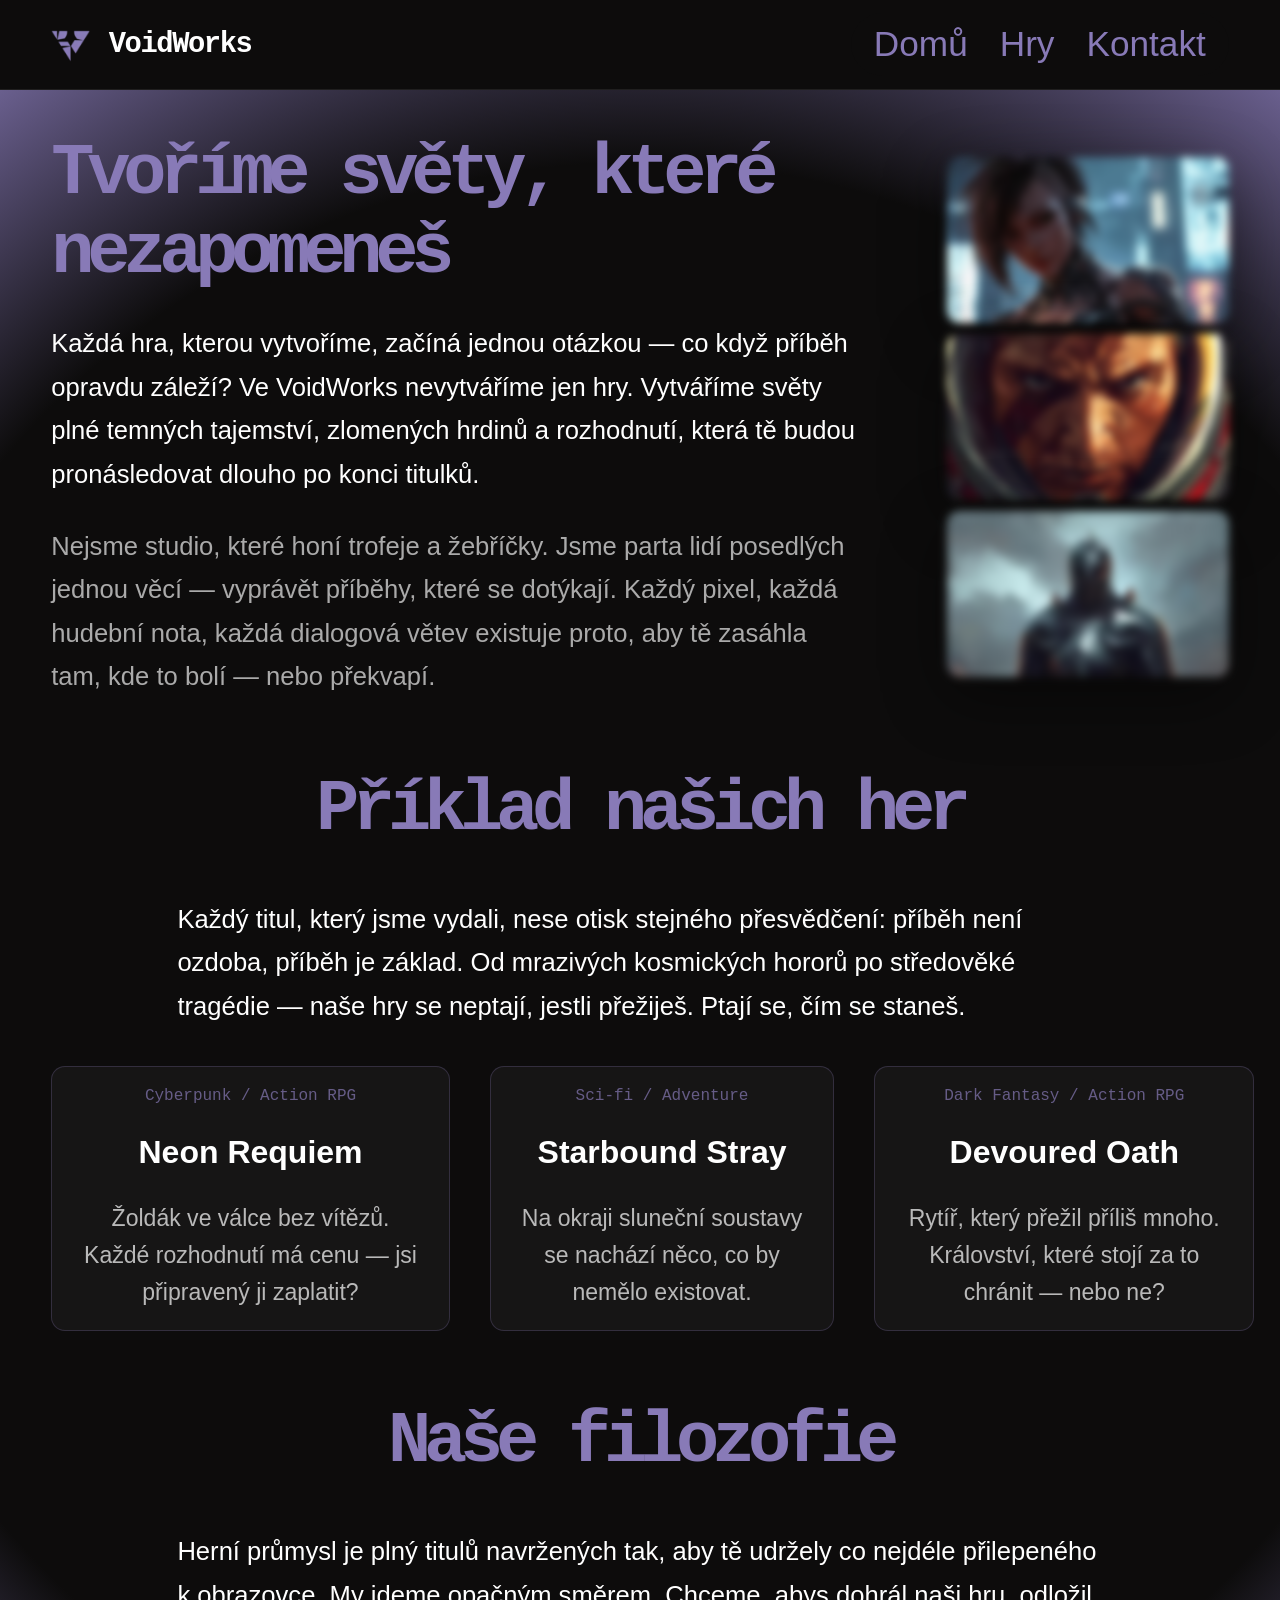
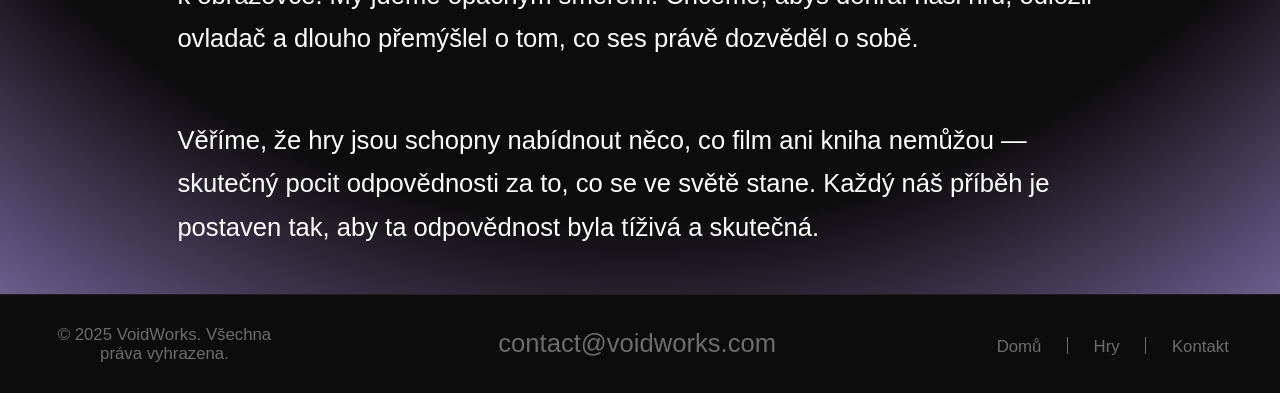
==== commit af75717a: "idk" ====
--- a/index.html
+++ b/index.html
@@ -4,8 +4,8 @@
 <head>
     <meta charset="UTF-8">
     <meta name="viewport" content="width=device-width, initial-scale=1.0">
-    <link rel="icon" type="image/svg+xml" href="src/assets/logo/VoidWorks logo.svg" />
-    <link rel="stylesheet" href="src/style.css" />
+    <link rel="icon" type="image/svg+xml" href="src/assets/logo/VoidWorks logo.svg">
+    <link rel="stylesheet" href="src/style.css">
     <script src="src/index.js" defer></script>
     <title>VoidWorks</title>
 </head>
@@ -14,12 +14,12 @@
     <header class="navbar">
         <div class="brand">
             <a href="index.html">
-                <img src="src/assets/logo/VoidWorks logo.svg" alt="VoidWorks Logo" href="index.html">
-                <p class="heading">VoidWorks</p>
+                <img src="src/assets/logo/VoidWorks logo.svg" alt="VoidWorks Logo">
+                <span class="heading">VoidWorks</span>
             </a>
         </div>
 
-        <a class="menu-button" href="#">
+        <a class="menu-button" href="#site-menu" aria-label="Otevřít menu">
             <span></span>
             <span></span>
             <span></span>
@@ -41,31 +41,40 @@
                     Ve VoidWorks nevytváříme jen hry. Vytváříme světy plné temných tajemství, zlomených hrdinů
                     a rozhodnutí, která tě budou pronásledovat dlouho po konci titulků.
                 </p>
+                <p class="text text--secondary">
+                    Nejsme studio, které honí trofeje a žebříčky. Jsme parta lidí posedlých
+                    jednou věcí — vyprávět příběhy, které se dotýkají. Každý pixel, každá
+                    hudební nota, každá dialogová větev existuje proto, aby tě zasáhla tam,
+                    kde to bolí — nebo překvapí.
+                </p>
             </div>
 
-            <div class="homepage-right img-container">
-                <picture class="img img-blur">
+            <div class="homepage-right">
+                <picture>
                     <source type="image/avif" srcset="src/assets/char/avif/mercenary.avif">
                     <source type="image/webp" srcset="src/assets/char/webp/mercenary.webp">
-                    <img src="src/assets/char/jpg/mercenary.jpg" alt="mercenary" class="img img-blur">
+                    <img src="src/assets/char/jpg/mercenary.jpg" alt="Postava žoldáka z hry Neon Requiem"
+                        class="img img-blur" loading="lazy">
                 </picture>
 
-                <picture class="img img-blur">
+                <picture>
                     <source type="image/avif" srcset="src/assets/char/avif/astronaut.avif">
                     <source type="image/webp" srcset="src/assets/char/webp/astronaut.webp">
-                    <img src="src/assets/char/jpg/astronaut.jpg" alt="astronaut" class="img img-blur">
+                    <img src="src/assets/char/jpg/astronaut.jpg" alt="Postava astronauta z hry Starbound Stray"
+                        class="img img-blur img-center" loading="lazy">
                 </picture>
 
-                <picture class="img img-blur">
+                <picture>
                     <source type="image/avif" srcset="src/assets/char/avif/knight.avif">
                     <source type="image/webp" srcset="src/assets/char/webp/knight.webp">
-                    <img src="src/assets/char/jpg/knight.jpg" alt="knight" class="img img-blur">
+                    <img src="src/assets/char/jpg/knight.jpg" alt="Postava rytíře z hry Devoured Oath"
+                        class="img img-blur" loading="lazy">
                 </picture>
             </div>
         </section>
 
         <section id="games" class="centered">
-            <h2 class="heading heading--purple" id="games-heading">Příklad naších her</h2>
+            <h2 class="heading heading--purple" id="games-heading">Příklad našich her</h2>
             <p class="text">
                 Každý titul, který jsme vydali, nese otisk stejného přesvědčení: příběh není ozdoba,
                 příběh je základ. Od mrazivých kosmických hororů po středověké tragédie — naše hry se neptají,
@@ -76,8 +85,8 @@
                 <article class="game-card">
                     <div class="game-card__tag">Cyberpunk / Action RPG</div>
                     <h3 class="game-card__title">Neon Requiem</h3>
-                    <p class="game-card__text">Žoldák ve válce bez vítězů. Každé rozhodnutí má cenu - jseš přípravený ji
-                        zaplatit.</p>
+                    <p class="game-card__text">Žoldák ve válce bez vítězů. Každé rozhodnutí má cenu — jsi připravený ji
+                        zaplatit?</p>
                 </article>
 
                 <article class="game-card">
@@ -110,6 +119,7 @@
         </section>
     </main>
 
+
     <footer class="footer">
         <div>© 2025 VoidWorks. Všechna práva vyhrazena.</div>
         <div class="text">
--- a/src/style.css
+++ b/src/style.css
@@ -50,11 +50,10 @@
     body {
         display: flex;
         flex-direction: column;
-        min-height: 100vh;
         background: var(--black);
         color: var(--text-color);
+        min-width: 360px;
         text-align: left;
-        min-width: 320px;
         overflow-x: hidden;
     }
 
@@ -172,7 +171,7 @@
     main {
         background: var(--bg);
         flex: 1;
-        padding: 5vh 4vw;
+        padding: 5vh 0;
         display: flex;
         flex-direction: column;
         gap: 8vh;
@@ -222,15 +221,28 @@
     .img {
         display: inline-block;
         min-width: 100px;
-        min-height: auto;
-        width: max(27vw);
-        height: max(35vw);
+        min-height: 100px;
+        width: clamp(140px, 27vw, 480px);
+        height: clamp(180px, 35vw, 640px);
         margin: 0 1vw 1vh;
         object-fit: cover;
+        object-position: top;
         border-radius: clamp(8px, 1vw, 16px);
         box-shadow: 0 2vh 5vw rgba(0, 0, 0, 0.48);
     }
 
+    .img-center {
+        object-fit: cover !important;
+        object-position: center !important;
+    }
+
+    .homepage-right {
+        display: grid;
+        grid-template-columns: repeat(3, 1fr);
+        margin-left: 4%;
+        gap: clamp(0.5rem, 1.2vh, 1.5rem);
+    }
+
     .img-blur {
         filter: blur(clamp(1.2px, 0.33vw, 4px));
     }
@@ -239,6 +251,7 @@
         display: flex;
         justify-items: center;
         gap: 8vh;
+        padding: 0 4vw;
     }
 
     .games-grid {
@@ -288,7 +301,7 @@
     .game-card__img {
         width: clamp(180px, 28vw, 360px);
         aspect-ratio: 3 / 4;
-        object-fit: contain;
+        object-fit: cover;
         background: rgba(0, 0, 0, 0.12);
         border-radius: 10px;
         display: block;
@@ -433,6 +446,33 @@
         flex-direction: column;
         gap: 1.2vh;
         align-items: center;
+    }
+
+    .hero-tags {
+        display: flex;
+        flex-wrap: wrap;
+        gap: 0.6rem;
+    }
+
+    .hero-tag {
+        font-size: clamp(1rem, 1.4vw, 1.2rem);
+        color: var(--purple);
+        border: 1px solid var(--card-border);
+        border-radius: 999px;
+        padding: 0.3em 0.9em;
+        background: var(--card-bg);
+        white-space: nowrap;
+    }
+
+    .hero-btn {
+        align-self: flex-start;
+        margin-top: 0.5rem;
+        text-decoration: none;
+        display: inline-block;
+    }
+
+    .text--secondary {
+        color: rgba(255, 255, 255, 0.65);
     }
 
     .footer {
@@ -579,6 +619,7 @@
         flex-direction: column;
         align-items: center;
         gap: 4vh;
+        padding: 0 4vw;
     }
 
     .team-grid {
@@ -639,7 +680,7 @@
     }
 
     .socials-section {
-        padding-bottom: 2vh;
+        padding: 0 4vw 2vh;
     }
 
     .socials-row {
@@ -685,7 +726,6 @@
 
     .footer {
         flex-direction: row;
-        margin-right: 2vw;
     }
 
     .nav-footer {
@@ -711,7 +751,12 @@
         gap: clamp(1rem, 3vw, 2.5rem);
         justify-content: center;
         width: 100%;
-        padding: 0;
+        padding: 0 4vw;
+        margin: 0 auto;
+    }
+
+    .centered .games-grid {
+        align-self: center;
         margin: 0 auto;
     }
 
@@ -756,7 +801,8 @@
     .games-grid {
         flex-direction: row;
         gap: 2.5rem;
-        align-items: flex-start;
+        align-items: center;
+        margin: 1em auto 1em auto;
     }
 
     .games-column--left {
@@ -823,12 +869,11 @@
         margin-left: 0;
     }
 
-    /* ── Desktop two-column homepage layout ── */
     #homepage {
         flex-direction: row;
         align-items: center;
         justify-content: center;
-        gap: 4vw;
+        gap: 3vw;
         text-align: left;
     }
 
@@ -845,29 +890,28 @@
         flex: 1 1 0;
         display: flex;
         flex-direction: column;
-        gap: 2rem;
+        gap: 1.8rem;
         min-width: 0;
-        max-width: 55%;
     }
 
     .homepage-right {
-        flex: 0 0 auto;
-        display: flex;
-        flex-direction: column;
-        gap: 1.5vh;
-        align-items: center;
-    }
-
-    .img-container {
-        flex-direction: column;
-        align-items: center;
-        gap: 1.5vh;
-    }
-
-    .img-container .img {
-        width: clamp(180px, 16vw, 260px);
-        height: clamp(220px, 20vw, 320px);
+        display: grid;
+        grid-template-columns: 1fr;
+        grid-template-rows: repeat(3, 1fr);
+        min-width: clamp(220px, 22vw, 340px);
+        align-items: stretch;
+    }
+
+    .homepage-right picture {
+        display: block;
+        line-height: 0;
+    }
+
+    .homepage-right .img {
+        width: 100%;
+        height: clamp(130px, 13vw, 200px);
         margin: 0;
+        object-fit: cover;
     }
 }
 
@@ -880,10 +924,6 @@
     .contact-right .message .btn {
         align-self: center;
         margin-left: 9em;
-    }
-
-    .games-grid {
-        width: min(94vw, 1500px);
     }
 
     .game-card {
@@ -960,4 +1000,30 @@
         justify-self: center;
         width: 100%;
     }
+
+    .homepage-right {
+        grid-template-columns: repeat(3, 1fr);
+        width: 100%;
+    }
+
+    .homepage-right picture {
+        display: block;
+        margin: 4em 0.5em 0 0.5em;
+        line-height: 0;
+    }
+
+    .homepage-right .img {
+        width: 100%;
+        height: clamp(120px, 28vw, 180px);
+        object-fit: cover;
+        margin: 0;
+    }
+
+    .hero-btn {
+        align-self: center;
+    }
+
+    .hero-tags {
+        justify-content: center;
+    }
 }
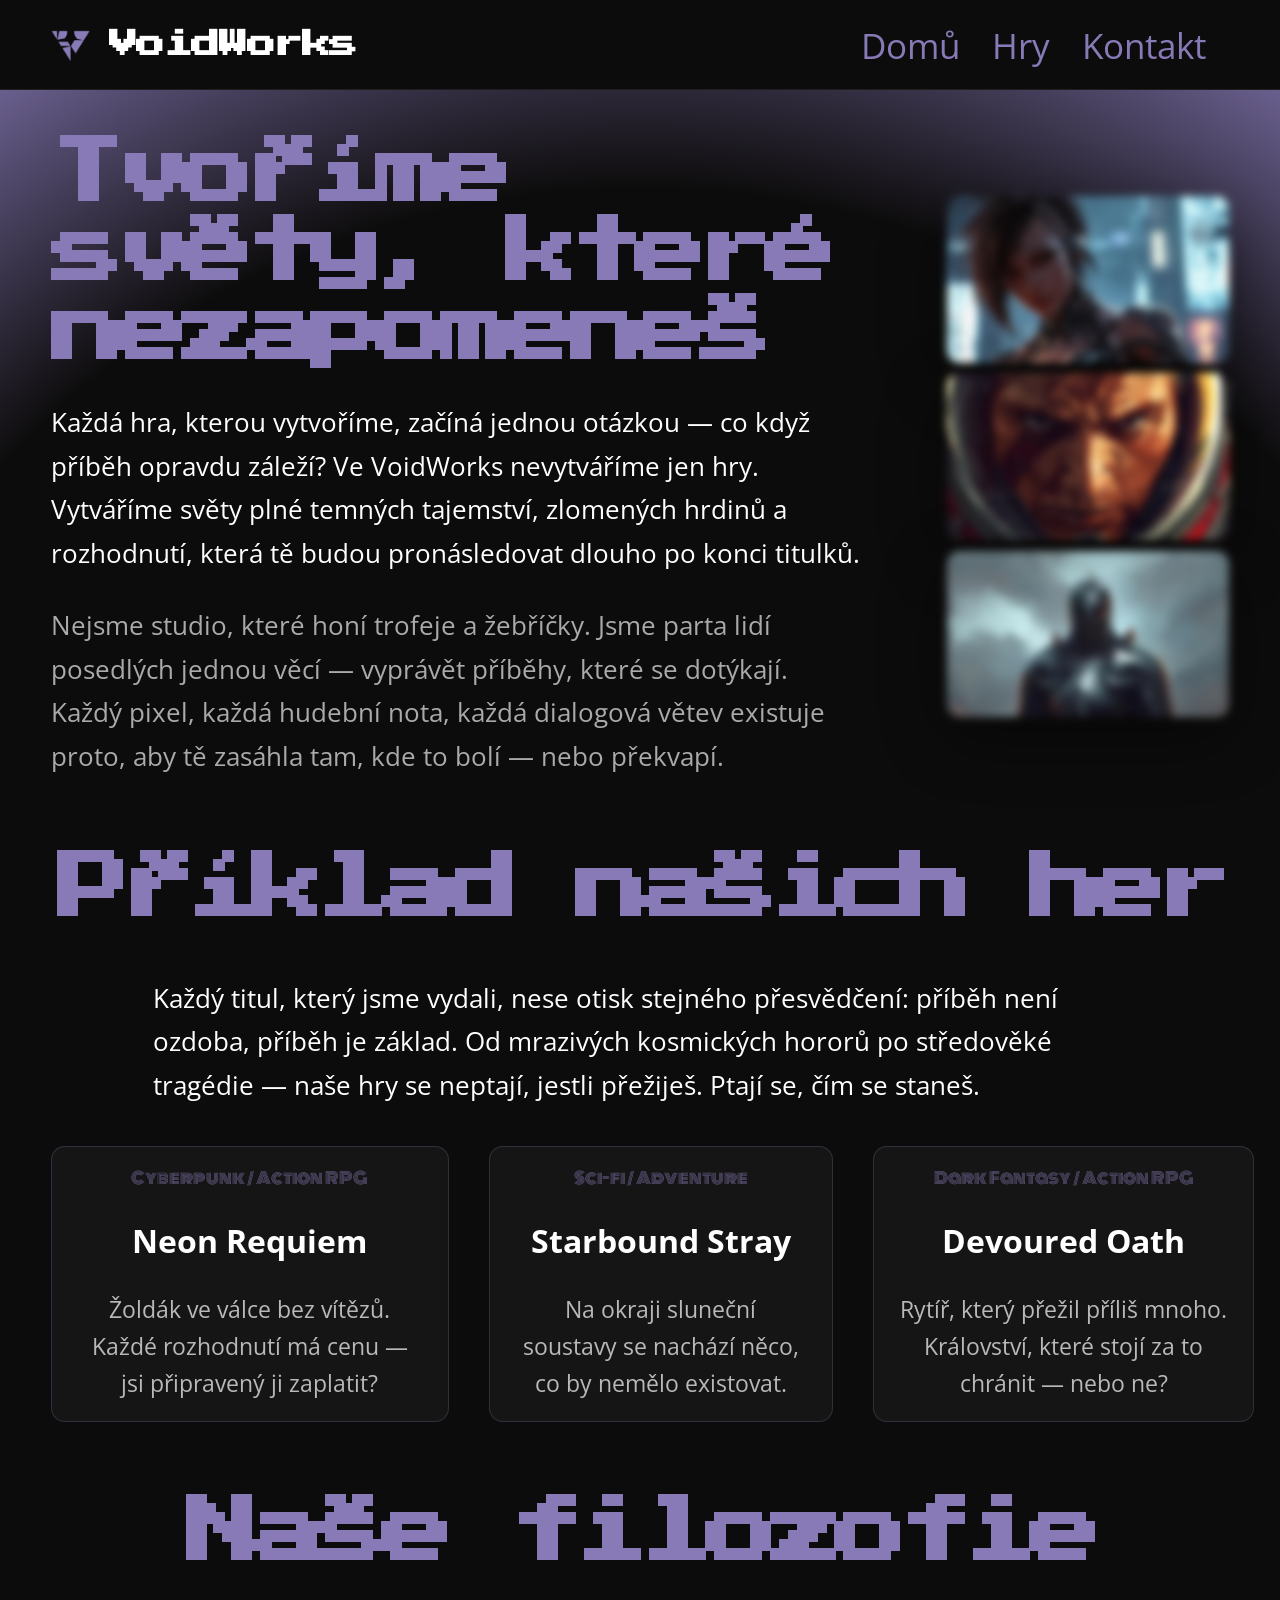
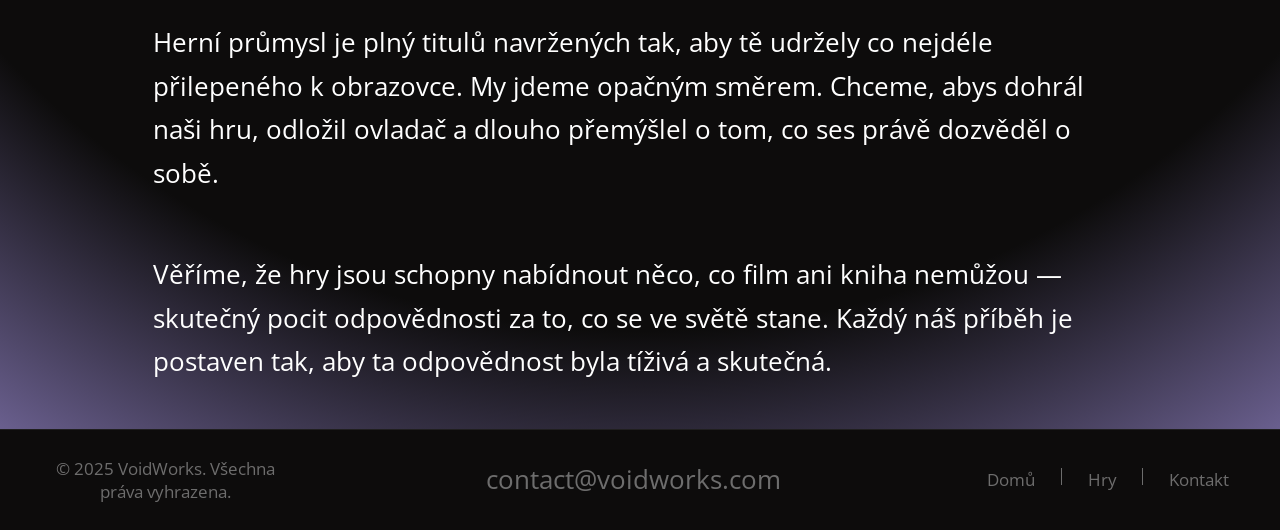
==== commit 5055e856: "status: Gonna play Brawlhalla and maybe smash my keyboard" ====
--- a/index.html
+++ b/index.html
@@ -4,9 +4,9 @@
 <head>
     <meta charset="UTF-8">
     <meta name="viewport" content="width=device-width, initial-scale=1.0">
-    <link rel="icon" type="image/svg+xml" href="src/assets/logo/VoidWorks logo.svg">
-    <link rel="stylesheet" href="src/style.css">
-    <script src="src/index.js" defer></script>
+    <link rel="icon" type="image/svg+xml" href="src/assets/logo/VoidWorks.svg">
+    <link rel="stylesheet" href="src/styles/style.css">
+    <script src="src/scripts/index.js" defer></script>
     <title>VoidWorks</title>
 </head>
 
@@ -14,12 +14,12 @@
     <header class="navbar">
         <div class="brand">
             <a href="index.html">
-                <img src="src/assets/logo/VoidWorks logo.svg" alt="VoidWorks Logo">
+                <img src="src/assets/logo/VoidWorks.svg" alt="VoidWorks Logo">
                 <span class="heading">VoidWorks</span>
             </a>
         </div>
 
-        <a class="menu-button" href="#site-menu" aria-label="Otevřít menu">
+        <a class="menu-button" href="#site-menu">
             <span></span>
             <span></span>
             <span></span>
--- a/src/styles/style.css
+++ b/src/styles/style.css
@@ -0,0 +1,1019 @@
+@import url(./styles/normalize.css) layer(reset);
+@import url('https://fonts.googleapis.com/css2?family=Open+Sans:ital,wght@0,300..800;1,300..800&display=swap') layer(init);
+@import url('https://fonts.googleapis.com/css2?family=Press+Start+2P&display=swap') layer(init);
+@import url('https://fonts.googleapis.com/css2?family=Monoton&family=Press+Start+2P&display=swap') layer(init);
+
+@layer reset, init, design, media;
+
+
+
+@layer init {
+    :root {
+        --black: #0D0C0C;
+        --bg: radial-gradient(circle, #0D0C0C 75%, hsla(253.4deg, 19.8%, 46.5%, 1) 100%);
+        --purple: #887AB7;
+        --text-color: #FFFFFF;
+        --footer: rgba(255, 255, 255, 0.4);
+        --input: rgba(255, 255, 255, 0.6);
+        --hover: #A496D5;
+        --card-bg: rgba(255, 255, 255, 0.04);
+        --card-border: rgba(136, 122, 183, 0.25);
+        --border-hd-ft: rgba(255, 255, 255, 0.08);
+        --click: #4B4465;
+        --font-heading: 'Press Start 2P', 'VT323', monospace;
+        --font-tag: 'Monoton', 'Press Start 2P', monospace;
+    }
+}
+
+@layer design {
+    * {
+        box-sizing: border-box;
+        margin: 0;
+        padding: 0;
+    }
+
+    .sr-only {
+        position: absolute !important;
+        width: 1px;
+        height: 1px;
+        padding: 0;
+        overflow: hidden;
+        clip: rect(0, 0, 0, 0);
+        white-space: nowrap;
+        border: 0;
+    }
+
+    html {
+        scroll-behavior: smooth;
+        font-family: "Open Sans", sans-serif;
+    }
+
+    body {
+        display: flex;
+        flex-direction: column;
+        background: var(--black);
+        color: var(--text-color);
+        min-width: 360px;
+        text-align: left;
+        overflow-x: hidden;
+    }
+
+    .navbar {
+        width: 100%;
+        min-height: 10svh;
+        padding: 0 4vw;
+        display: flex;
+        align-items: center;
+        justify-content: space-between;
+        text-align: center;
+        z-index: 100;
+        border-bottom: 1px solid var(--border-hd-ft);
+    }
+
+    .brand a {
+        text-decoration: none;
+        display: flex;
+        align-items: center;
+        gap: 1.5vw;
+    }
+
+    .brand img {
+        height: clamp(1.8rem, 5vw, 2.4rem);
+        width: auto;
+        object-fit: contain;
+    }
+
+    .brand .heading {
+        font-size: clamp(1.3rem, 3vw, 1.8rem);
+        margin: 0;
+        letter-spacing: -0.05em;
+    }
+
+    .menu-button {
+        width: clamp(48px, 6vw, 64px);
+        height: clamp(48px, 6vw, 64px);
+        position: relative;
+        display: flex;
+        align-items: center;
+        justify-content: center;
+        cursor: pointer;
+        flex-shrink: 0;
+        z-index: 3;
+    }
+
+    .menu-button span {
+        position: absolute;
+        display: block;
+        top: 50%;
+        left: 50%;
+        width: clamp(32px, 5vw, 44px);
+        height: clamp(5px, 0.5vw, 7px);
+        border-radius: 999px;
+        background: var(--purple);
+        transition: transform 180ms ease-in-out, opacity 180ms ease-in-out, width 180ms ease-in-out;
+    }
+
+    .menu-button span:nth-child(1) {
+        transform: translate(-50%, -50%) translateY(clamp(-0.8rem, -1.2vw, -0.5rem));
+    }
+
+    .menu-button span:nth-child(2) {
+        transform: translate(-50%, -50%);
+    }
+
+    .menu-button span:nth-child(3) {
+        transform: translate(-50%, -50%) translateY(clamp(0.5rem, 1.2vw, 0.8rem));
+    }
+
+    body.menu-open .menu-button span:nth-child(1) {
+        transform: translate(-50%, -50%) rotate(45deg);
+    }
+
+    body.menu-open .menu-button span:nth-child(2) {
+        opacity: 0;
+        width: 0;
+    }
+
+    body.menu-open .menu-button span:nth-child(3) {
+        transform: translate(-50%, -50%) rotate(-45deg);
+    }
+
+    .menu-panel {
+        position: absolute;
+        top: 10svh;
+        left: 0;
+        width: 100%;
+        padding: 2vh 0 3vh 6vw;
+        display: none;
+        flex-direction: column;
+        gap: 1vh;
+        z-index: 2;
+        background-color: var(--black);
+    }
+
+    .menu-panel a {
+        color: var(--purple);
+        text-decoration: none;
+        font-size: clamp(1.6rem, 3.5vw, 2.2rem);
+        padding: 1.5vh 0;
+        transition: color 180ms ease;
+    }
+
+    .menu-panel a:hover,
+    .menu-panel a:focus-visible {
+        color: var(--hover);
+        outline: none;
+    }
+
+    body.menu-open .menu-panel {
+        display: flex;
+    }
+
+    main {
+        background: var(--bg);
+        flex: 1;
+        padding: 5vh 0;
+        display: flex;
+        flex-direction: column;
+        gap: 8vh;
+    }
+
+    .heading {
+        text-align: center;
+        margin: 0 auto;
+        font-size: clamp(2.8rem, 6vw, 4.5rem);
+        line-height: 1.1;
+        font-weight: 700;
+        color: var(--text-color);
+        font-family: var(--font-heading);
+        letter-spacing: -0.1em;
+        margin-bottom: 1vh;
+    }
+
+    .heading--purple {
+        color: var(--purple);
+    }
+
+    .text {
+        max-width: 65ch;
+        width: 90%;
+        margin: 0 auto;
+        color: var(--text-color);
+        text-align: left;
+        font-size: clamp(1.4rem, 2vw, 1.8rem);
+        line-height: 1.7;
+        text-decoration: none;
+        align-self: center;
+    }
+
+    .text--email-white {
+        transition: color 180ms ease-in-out;
+    }
+
+    .text--email-white:hover {
+        color: var(--hover);
+        text-decoration: underline;
+    }
+
+    .img-container {
+        display: flex;
+        text-align: center;
+        overflow: hidden;
+    }
+
+    .img {
+        display: inline-block;
+        min-width: 100px;
+        min-height: 100px;
+        width: clamp(140px, 27vw, 480px);
+        height: clamp(180px, 35vw, 640px);
+        margin: 0 1vw 1vh;
+        object-fit: cover;
+        object-position: top;
+        border-radius: clamp(8px, 1vw, 16px);
+        box-shadow: 0 2vh 5vw rgba(0, 0, 0, 0.48);
+    }
+
+    .img-center {
+        object-fit: cover !important;
+        object-position: center !important;
+    }
+
+    .homepage-right {
+        display: grid;
+        grid-template-columns: repeat(3, 1fr);
+        margin-left: 4%;
+        gap: clamp(0.5rem, 1.2vh, 1.5rem);
+    }
+
+    .img-blur {
+        filter: blur(clamp(1.2px, 0.33vw, 4px));
+    }
+
+    .game-container {
+        display: flex;
+        justify-content: center;
+        gap: 8vh;
+        padding: 0 4vw;
+    }
+
+    .games-grid {
+        display: flex;
+        flex-direction: column;
+        gap: 2vh;
+        width: min(94vw, 1500px);
+        height: auto;
+        margin: 3vh auto 0;
+        text-align: left;
+    }
+
+    .games-column {
+        display: flex;
+        flex-direction: column;
+        gap: 2vh;
+        min-width: 0;
+        flex: 1 1 0;
+    }
+
+    .games-column--left {
+        order: 1;
+    }
+
+    .games-column--right {
+        order: 2;
+    }
+
+    .game-card {
+        background: var(--card-bg);
+        border: 1px solid var(--card-border);
+        border-radius: clamp(8px, 1.2vw, 14px);
+        padding: 2.2vh 2.2vw;
+        transition: border-color 200ms ease, background 200ms ease;
+        display: flex;
+        flex-direction: column;
+        align-items: center;
+        text-align: center;
+        gap: 1.2rem;
+    }
+
+    .game-card:hover {
+        background: rgba(255, 255, 255, 0.06);
+        border-color: rgba(136, 122, 183, 0.5);
+    }
+
+
+    .game-card__tag {
+        color: var(--purple);
+        opacity: 0.7;
+        font-family: var(--font-tag);
+    }
+
+    .game-card__title {
+        font-size: clamp(1.8rem, 2.5vw, 2.4rem);
+        font-weight: 700;
+        color: var(--text-color);
+        margin-bottom: 0.6vh;
+    }
+
+    .game-card__text {
+        font-size: clamp(1.3rem, 1.8vw, 1.6rem);
+        line-height: 1.6;
+        color: rgba(255, 255, 255, 0.7);
+    }
+
+    .game-card__content {
+        display: flex;
+        flex-direction: column;
+        gap: 0.65rem;
+        min-width: 0;
+    }
+
+    .game-card__media {
+        display: flex;
+        flex-direction: column;
+        gap: 0.6vh;
+        align-items: center;
+        margin-bottom: 1vh;
+    }
+
+    .swiper {
+        width: 100%;
+        padding: 2vh 0;
+    }
+
+    .swiper-slide {
+        display: flex;
+        justify-content: center;
+        align-items: flex-start;
+    }
+
+    .swiper-button-prev,
+    .swiper-button-next {
+        color: var(--purple);
+        width: 44px;
+        height: 44px;
+        border-radius: 50%;
+        background: rgba(0, 0, 0, 0.35);
+        display: flex;
+        align-items: center;
+        justify-content: center;
+        box-shadow: 0 4px 12px rgba(0, 0, 0, 0.4);
+    }
+
+    .swiper-pagination-bullet {
+        background: var(--purple);
+        opacity: 0.9;
+    }
+
+    .card-swiper {
+        width: 100%;
+        max-width: 320px;
+        overflow: hidden;
+        flex: 0 0 auto;
+        position: relative;
+    }
+
+    .card-swiper picture,
+    .card-swiper img {
+        display: block;
+        width: 100%;
+    }
+
+    .card-swiper .swiper-wrapper {
+        display: flex;
+        align-items: center;
+        justify-content: flex-start;
+    }
+
+    .card-pagination {
+        margin-top: 0.6vh;
+    }
+
+    .card-nav {
+        position: absolute;
+        top: 50%;
+        transform: translateY(-50%);
+        width: 36px;
+        height: 36px;
+        border-radius: 50%;
+        background: rgba(0, 0, 0, 0.45);
+        color: var(--purple);
+        border: none;
+        display: flex;
+        align-items: center;
+        justify-content: center;
+        cursor: pointer;
+    }
+
+    .card-nav:hover {
+        background: rgba(0, 0, 0, 0.62);
+    }
+
+    .card-nav::before {
+        font-size: 1.5rem;
+        line-height: 1;
+        transform: translateY(-1px);
+    }
+
+    .card-prev {
+        left: 8px;
+    }
+
+    .card-next {
+        right: 8px;
+    }
+
+
+    .game-card__img {
+        width: 100%;
+        aspect-ratio: 2 / 3;
+        object-fit: cover;
+        border-radius: 10px;
+        display: block;
+        box-shadow: 0 1.2vh 3vw rgba(0, 0, 0, 0.45);
+    }
+
+    .column {
+        display: flex;
+        flex-direction: column;
+        gap: 1.2vh;
+        align-items: center;
+    }
+
+    .hero-tags {
+        display: flex;
+        flex-wrap: wrap;
+        gap: 0.6rem;
+    }
+
+    .hero-tag {
+        font-size: clamp(1rem, 1.4vw, 1.2rem);
+        color: var(--purple);
+        border: 1px solid var(--card-border);
+        border-radius: 999px;
+        padding: 0.3em 0.9em;
+        background: var(--card-bg);
+        white-space: nowrap;
+    }
+
+    .hero-btn {
+        align-self: flex-start;
+        margin-top: 0.5rem;
+        text-decoration: none;
+        display: inline-block;
+    }
+
+    .text--secondary {
+        color: rgba(255, 255, 255, 0.65);
+    }
+
+    .footer {
+        border-top: 1px solid var(--border-hd-ft);
+        padding: 3vh 4vw;
+        display: flex;
+        flex-direction: column;
+        align-items: center;
+        gap: 1.5vh;
+        color: var(--footer);
+        font-size: clamp(1.05rem, 1.3vw, 1.2rem);
+        text-align: center;
+    }
+
+    .footer .text {
+        text-align: center;
+    }
+
+    .text--email {
+        text-decoration: none;
+        color: var(--footer);
+        transition: color 180ms ease-in-out;
+    }
+
+    .text--email:hover {
+        color: var(--hover);
+        text-decoration: underline;
+    }
+
+    .nav-footer {
+        display: flex;
+        gap: 4vw;
+        flex-wrap: wrap;
+        justify-content: center;
+    }
+
+    .nav-footer a {
+        color: var(--footer);
+        text-decoration: none;
+        transition: color 180ms ease;
+    }
+
+    .nav-footer a:hover {
+        color: var(--input);
+    }
+
+    .opacity-40 {
+        font-size: clamp(2rem, 3vw, 2.2rem);
+        color: rgba(255, 255, 255, 0.4);
+        justify-self: center;
+        text-align: left;
+        margin: 0 auto;
+        margin-right: 1.5vw;
+        width: 140px;
+    }
+
+    .message {
+        display: flex;
+        flex-direction: column;
+        align-items: flex-start;
+        gap: 0.8vh;
+        max-width: none;
+        margin: 0;
+    }
+
+    .message--fields {
+        display: flex;
+        flex-direction: column;
+        gap: 1rem;
+        align-items: stretch;
+    }
+
+    .text--field {
+        background: #000000;
+        padding: 0.8vh 1.2vw;
+        border-radius: 12px;
+        border: none;
+        color: var(--text-color);
+        font-size: clamp(1.3rem, 1.8vw, 1.6rem);
+    }
+
+    .text--field:focus {
+        outline: 2px solid rgba(136, 122, 183, 0.25);
+    }
+
+    .text--field--big {
+        min-height: 120px;
+        width: 100%;
+        box-sizing: border-box;
+        border-radius: 14px;
+        resize: none;
+    }
+
+    .btn {
+        background: var(--purple);
+        color: var(--text-color);
+        border: none;
+        padding: 0.8vh 1.2vw;
+        border-radius: 12px;
+        font-size: 1.3em;
+        cursor: pointer;
+        transition: background 180ms ease;
+        align-self: flex-end;
+        margin-top: 0.6rem;
+    }
+
+    .btn:hover {
+        background: var(--hover);
+    }
+
+    .btn:active {
+        background: var(--click);
+    }
+
+    .contact-row {
+        display: flex;
+        gap: 2.5rem;
+        align-items: flex-start;
+        justify-content: center;
+        max-width: 1000px;
+        margin: 0 auto;
+        padding: 1rem 0;
+    }
+
+    .contact-left {
+        flex: 2 1 0;
+    }
+
+    .contact-right {
+        flex: 1 1 0;
+    }
+
+    .contact-middle {
+        display: flex;
+        align-items: center;
+        justify-content: center;
+        flex: 0 0 140px;
+        align-self: center;
+    }
+
+    .team-section {
+        display: flex;
+        flex-direction: column;
+        align-items: center;
+        gap: 4vh;
+        padding: 0 4vw;
+    }
+
+    .team-grid {
+        display: flex;
+        flex-wrap: wrap;
+        gap: 3rem;
+        justify-content: center;
+        align-items: flex-start;
+    }
+
+    .team-card {
+        display: flex;
+        flex-direction: column;
+        align-items: center;
+        gap: 0.8rem;
+    }
+
+    .team-avatar {
+        width: clamp(90px, 14vw, 130px);
+        height: clamp(90px, 14vw, 130px);
+        border-radius: 50%;
+        overflow: hidden;
+        border: 2px solid var(--card-border);
+        background: var(--card-bg);
+        flex-shrink: 0;
+    }
+
+    .team-avatar img {
+        width: 100%;
+        height: 100%;
+        object-fit: cover;
+        display: block;
+    }
+
+    .team-avatar__fallback {
+        width: 100%;
+        height: 100%;
+        display: flex;
+        align-items: center;
+        justify-content: center;
+        font-size: clamp(1.4rem, 3vw, 2rem);
+        font-weight: 700;
+        color: var(--purple);
+        background: var(--card-bg);
+    }
+
+    .team-name {
+        font-size: clamp(1.4rem, 2vw, 1.8rem);
+        font-weight: 700;
+        color: var(--text-color);
+    }
+
+    .team-role {
+        font-size: clamp(1.1rem, 1.5vw, 1.3rem);
+        color: var(--purple);
+        opacity: 0.85;
+        font-weight: 600;
+    }
+
+    .socials-section {
+        padding: 0 4vw 2vh;
+    }
+
+    .socials-row {
+        display: flex;
+        gap: 2.5rem;
+        justify-content: center;
+        align-items: center;
+    }
+
+    .social-link {
+        color: var(--purple);
+        width: clamp(50px, 4vw, 60px);
+        height: clamp(50px, 4vw, 60px);
+        display: flex;
+        align-items: center;
+        justify-content: center;
+        transition: color 180ms ease, transform 180ms ease;
+    }
+
+    .social-link svg {
+        width: 100%;
+        height: 100%;
+    }
+
+    .skip-link:focus {
+        top: 1rem;
+        transform: translateY(0);
+        outline: 3px solid rgba(136, 122, 183, 0.2);
+    }
+
+    .text--contact {
+        justify-self: center;
+    }
+}
+
+@media (min-width: 1024px) {
+    .game-container .game-card {
+        flex-direction: row;
+        text-align: left;
+        gap: 2.5rem;
+        min-height: 525px;
+    }
+
+    .footer {
+        flex-direction: row;
+    }
+
+    .nav-footer {
+        flex-wrap: nowrap;
+        gap: 2vw;
+    }
+
+    .nav-footer span {
+        background: var(--footer);
+        display: block;
+        width: 1px;
+        height: 1em;
+    }
+
+    .heading--left {
+        text-align: left;
+    }
+
+    .centered {
+        display: flex;
+        flex-direction: column;
+        align-items: center;
+        gap: clamp(1rem, 3vw, 2.5rem);
+        justify-content: center;
+        width: 100%;
+        padding: 0 4vw;
+        margin: 0 auto;
+    }
+
+    .centered .games-grid {
+        align-self: center;
+        margin: 0 auto;
+    }
+
+    .centered .heading {
+        width: min(100%, 140ch);
+        max-width: 140ch;
+        text-align: center;
+        white-space: normal;
+        overflow-wrap: normal;
+        word-break: keep-all;
+    }
+
+    .centered .text {
+        width: min(95%, 80ch);
+        text-align: left;
+        margin: 0 auto;
+        padding: 0;
+    }
+
+    .menu-button {
+        display: none;
+    }
+
+    .menu-panel {
+        position: static;
+        display: flex;
+        flex-direction: row;
+        width: auto;
+        gap: 2.5vw;
+        background: transparent;
+        border: none;
+        background-color: var(--black);
+        border-radius: 10vw;
+        padding: 1.2vh 1.8vw;
+    }
+
+    .menu-panel a {
+        padding: 0;
+    }
+
+    .games-grid {
+        flex-direction: row;
+        gap: 2.5rem;
+        align-items: center;
+        margin: 1em auto 1em auto;
+    }
+
+    .games-column--left {
+        order: 1;
+    }
+
+    .games-column--right {
+        order: 2;
+    }
+
+    .game-card {
+        flex-direction: column;
+        align-items: center;
+        text-align: center;
+        gap: 1.8rem;
+        padding: 2.2vh 2vw;
+    }
+
+    .game-card--row {
+        flex-direction: row;
+        align-items: flex-start;
+        text-align: left;
+    }
+
+    .card-swiper {
+        flex: 0 0 clamp(190px, 18vw, 290px);
+        width: clamp(190px, 18vw, 290px);
+        max-width: none;
+    }
+
+    .game-card__content {
+        flex: 1 1 0;
+        align-items: flex-start;
+    }
+
+    .game-card__title {
+        margin-bottom: 0;
+    }
+
+    .message--fields {
+        align-items: flex-start;
+        gap: 1rem;
+        width: 100%;
+    }
+
+    .message--fields .text--field--big {
+        flex: 3 1 0;
+    }
+
+    .message .btn {
+        order: 1;
+        align-self: flex-end;
+        margin-top: 0.8rem;
+        padding: 0.2rem 0.6rem;
+    }
+
+    .contact-right .message {
+        max-width: 900px;
+        margin: 0;
+    }
+
+    .team-grid {
+        gap: 4rem;
+        margin-left: 0;
+    }
+
+    #homepage {
+        flex-direction: row;
+        align-items: center;
+        justify-content: center;
+        gap: 3vw;
+        text-align: left;
+    }
+
+    #homepage .heading,
+    #homepage .text {
+        text-align: left;
+        margin: 0;
+        width: 100%;
+        max-width: none;
+        padding: 0;
+    }
+
+    .homepage-left {
+        flex: 1 1 0;
+        display: flex;
+        flex-direction: column;
+        gap: 1.8rem;
+        min-width: 0;
+    }
+
+    .homepage-right {
+        display: grid;
+        grid-template-columns: 1fr;
+        grid-template-rows: repeat(3, 1fr);
+        min-width: clamp(220px, 22vw, 340px);
+        align-items: stretch;
+    }
+
+    .homepage-right picture {
+        display: block;
+        line-height: 0;
+    }
+
+    .homepage-right .img {
+        width: 100%;
+        height: clamp(130px, 13vw, 200px);
+        margin: 0;
+        object-fit: cover;
+    }
+}
+
+@media (max-width: 720px) {
+    .text {
+        text-align: center;
+        align-self: center;
+    }
+
+    .contact-right .message .btn {
+        align-self: center;
+        margin-left: 9em;
+    }
+
+    .game-card {
+        padding: 1.8vh 1.2rem;
+    }
+
+    .card-nav {
+        width: 32px;
+        height: 32px;
+    }
+
+    .card-nav::before {
+        font-size: 1.35rem;
+    }
+
+    .contact-row {
+        flex-direction: column;
+        gap: 1.2rem;
+        padding: 0;
+    }
+
+    .message {
+        align-items: center !important;
+    }
+
+    .message--fields {
+        flex-direction: column;
+        order: 0;
+    }
+
+    .message--fields .text--field,
+    .message--fields .text--field--big {
+        display: block;
+        width: 100% !important;
+        max-width: none !important;
+        box-sizing: border-box;
+    }
+
+    .message .btn {
+        order: 1;
+        display: block;
+        width: auto;
+        margin-top: 0.8rem;
+        margin-left: 0;
+        margin-right: 0;
+        align-self: flex-end;
+    }
+
+    .contact-middle {
+        flex: none;
+        width: auto;
+        order: 2;
+        margin: 0 auto;
+    }
+
+    .contact-left {
+        order: 1;
+    }
+
+    .contact-right {
+        align-items: center;
+        align-self: center;
+        width: 100%;
+        order: 3;
+    }
+
+    .contact-right .message {
+        margin: 0 auto;
+        width: min(95%, 28em);
+    }
+
+    .opacity-40 {
+        margin: 0 auto;
+        justify-self: center;
+        width: 100%;
+    }
+
+    .homepage-right {
+        grid-template-columns: repeat(3, 1fr);
+        width: 100%;
+    }
+
+    .homepage-right picture {
+        display: block;
+        margin: 4em 0.5em 0 0.5em;
+        line-height: 0;
+    }
+
+    .homepage-right .img {
+        width: 100%;
+        height: clamp(120px, 28vw, 180px);
+        object-fit: cover;
+        margin: 0;
+    }
+
+    .hero-btn {
+        align-self: center;
+    }
+
+    .hero-tags {
+        justify-content: center;
+    }
+}
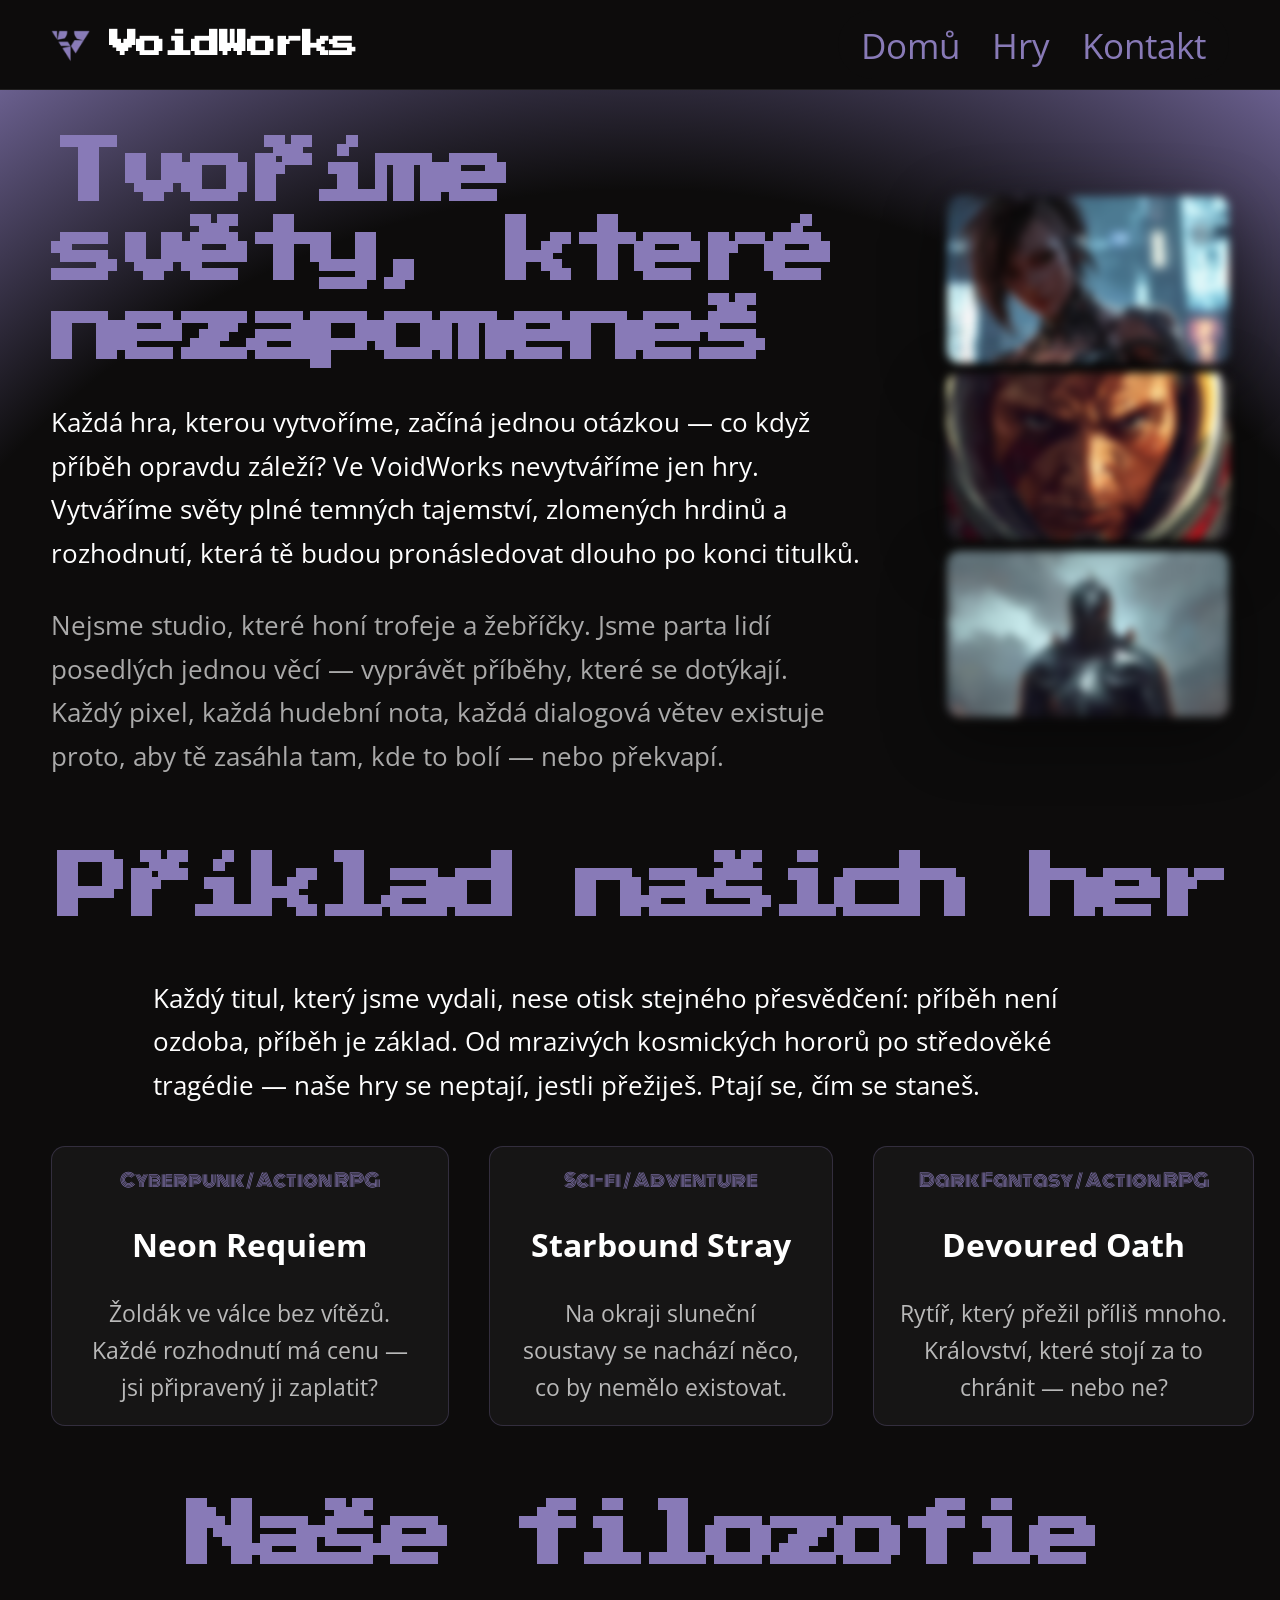
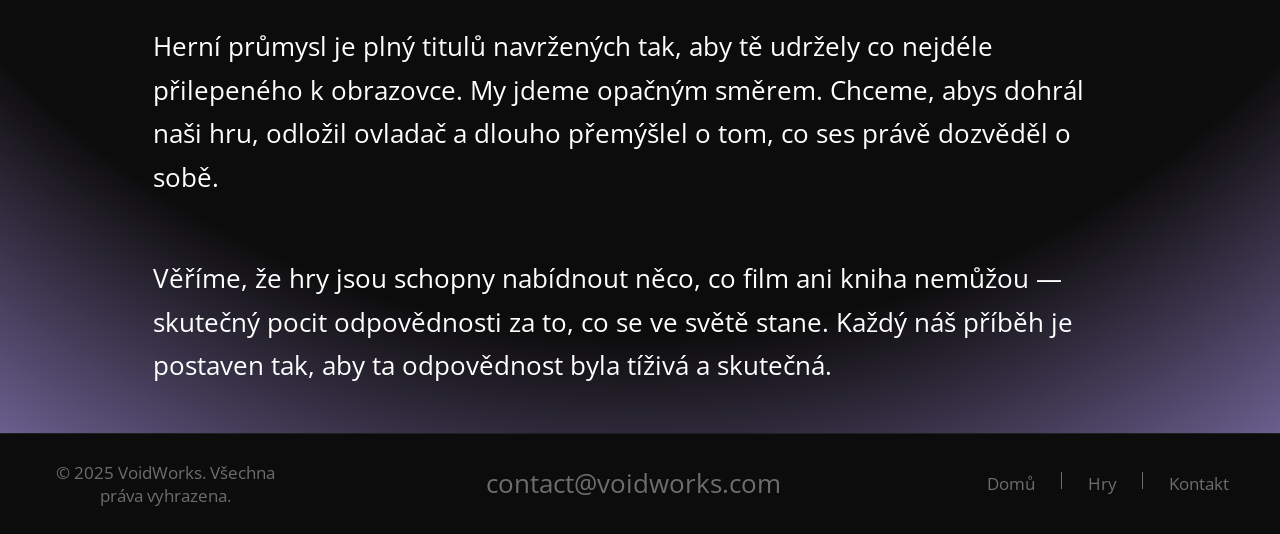
==== commit ec300b69: "finally_final" ====
--- a/index.html
+++ b/index.html
@@ -4,7 +4,12 @@
 <head>
     <meta charset="UTF-8">
     <meta name="viewport" content="width=device-width, initial-scale=1.0">
-    <link rel="icon" type="image/svg+xml" href="src/assets/logo/VoidWorks.svg">
+    <link rel="icon" type="image/png" href="src/assets/favicon/favicon-96x96.png" sizes="96x96" />
+    <link rel="icon" type="image/svg+xml" href="src/assets/favicon//favicon.svg" />
+    <link rel="shortcut icon" href="src/assets/favicon//favicon.ico" />
+    <link rel="apple-touch-icon" sizes="180x180" href="src/assets/favicon//apple-touch-icon.png" />
+    <meta name="apple-mobile-web-app-title" content="VoidWorks" />
+    <link rel="manifest" href="src/assets/favicon//site.webmanifest" />
     <link rel="stylesheet" href="src/styles/style.css">
     <script src="src/scripts/index.js" defer></script>
     <title>VoidWorks</title>
--- a/src/styles/style.css
+++ b/src/styles/style.css
@@ -32,17 +32,6 @@
         padding: 0;
     }
 
-    .sr-only {
-        position: absolute !important;
-        width: 1px;
-        height: 1px;
-        padding: 0;
-        overflow: hidden;
-        clip: rect(0, 0, 0, 0);
-        white-space: nowrap;
-        border: 0;
-    }
-
     html {
         scroll-behavior: smooth;
         font-family: "Open Sans", sans-serif;
@@ -125,16 +114,16 @@
         transform: translate(-50%, -50%) translateY(clamp(0.5rem, 1.2vw, 0.8rem));
     }
 
-    body.menu-open .menu-button span:nth-child(1) {
+    header.menu-open .menu-button span:nth-child(1) {
         transform: translate(-50%, -50%) rotate(45deg);
     }
 
-    body.menu-open .menu-button span:nth-child(2) {
+    header.menu-open .menu-button span:nth-child(2) {
         opacity: 0;
         width: 0;
     }
 
-    body.menu-open .menu-button span:nth-child(3) {
+    header.menu-open .menu-button span:nth-child(3) {
         transform: translate(-50%, -50%) rotate(-45deg);
     }
 
@@ -165,7 +154,7 @@
         outline: none;
     }
 
-    body.menu-open .menu-panel {
+    header.menu-open .menu-panel {
         display: flex;
     }
 
@@ -303,8 +292,8 @@
 
 
     .game-card__tag {
+        font-size: clamp(1rem, 1.4vw, 1.2rem);
         color: var(--purple);
-        opacity: 0.7;
         font-family: var(--font-tag);
     }
 
@@ -553,6 +542,7 @@
     .text--field--big {
         min-height: 120px;
         width: 100%;
+        padding-right: 10vw;
         box-sizing: border-box;
         border-radius: 14px;
         resize: none;
@@ -906,8 +896,14 @@
 }
 
 @media (max-width: 720px) {
+    .brand .heading {
+        font-size: clamp(1.5rem, 3vw, 2rem);
+    }
+    .heading {
+        font-size: clamp(2rem, 5vw, 3.5rem);
+    }
+
     .text {
-        text-align: center;
         align-self: center;
     }
 
